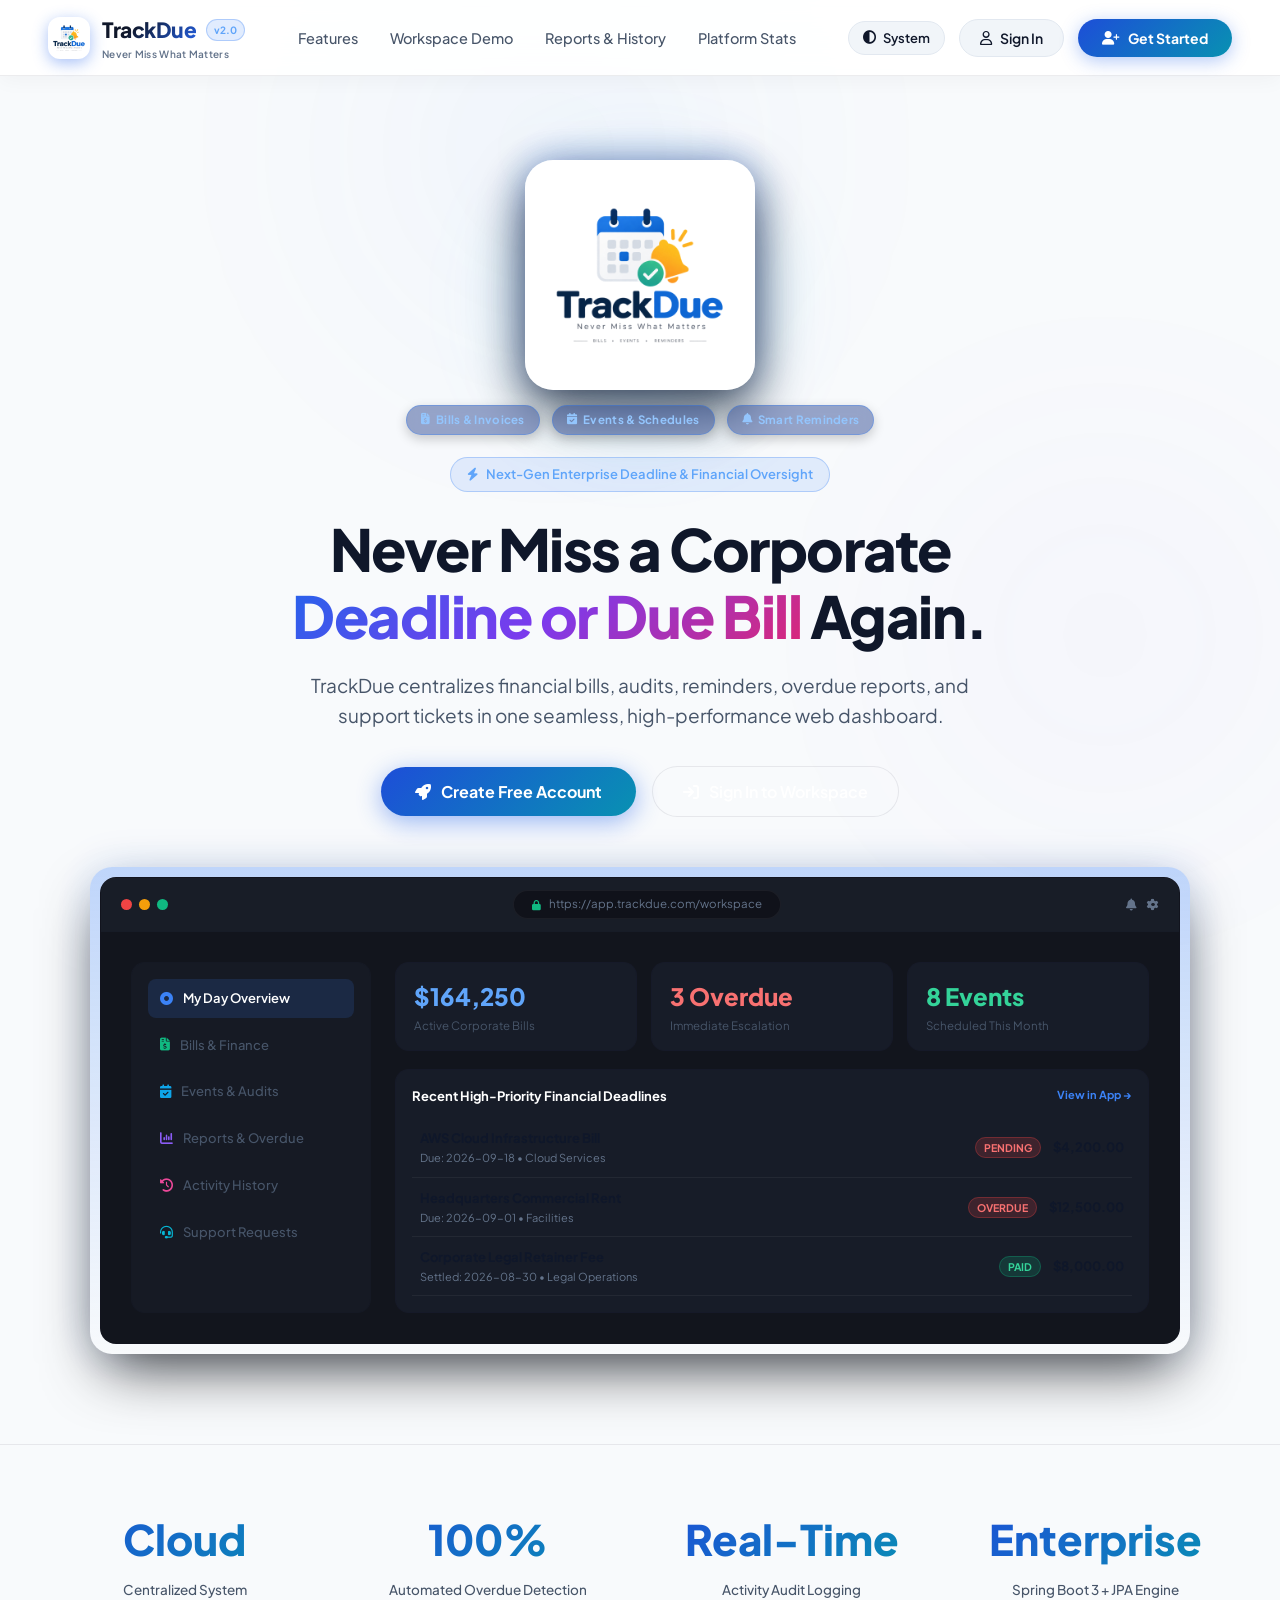
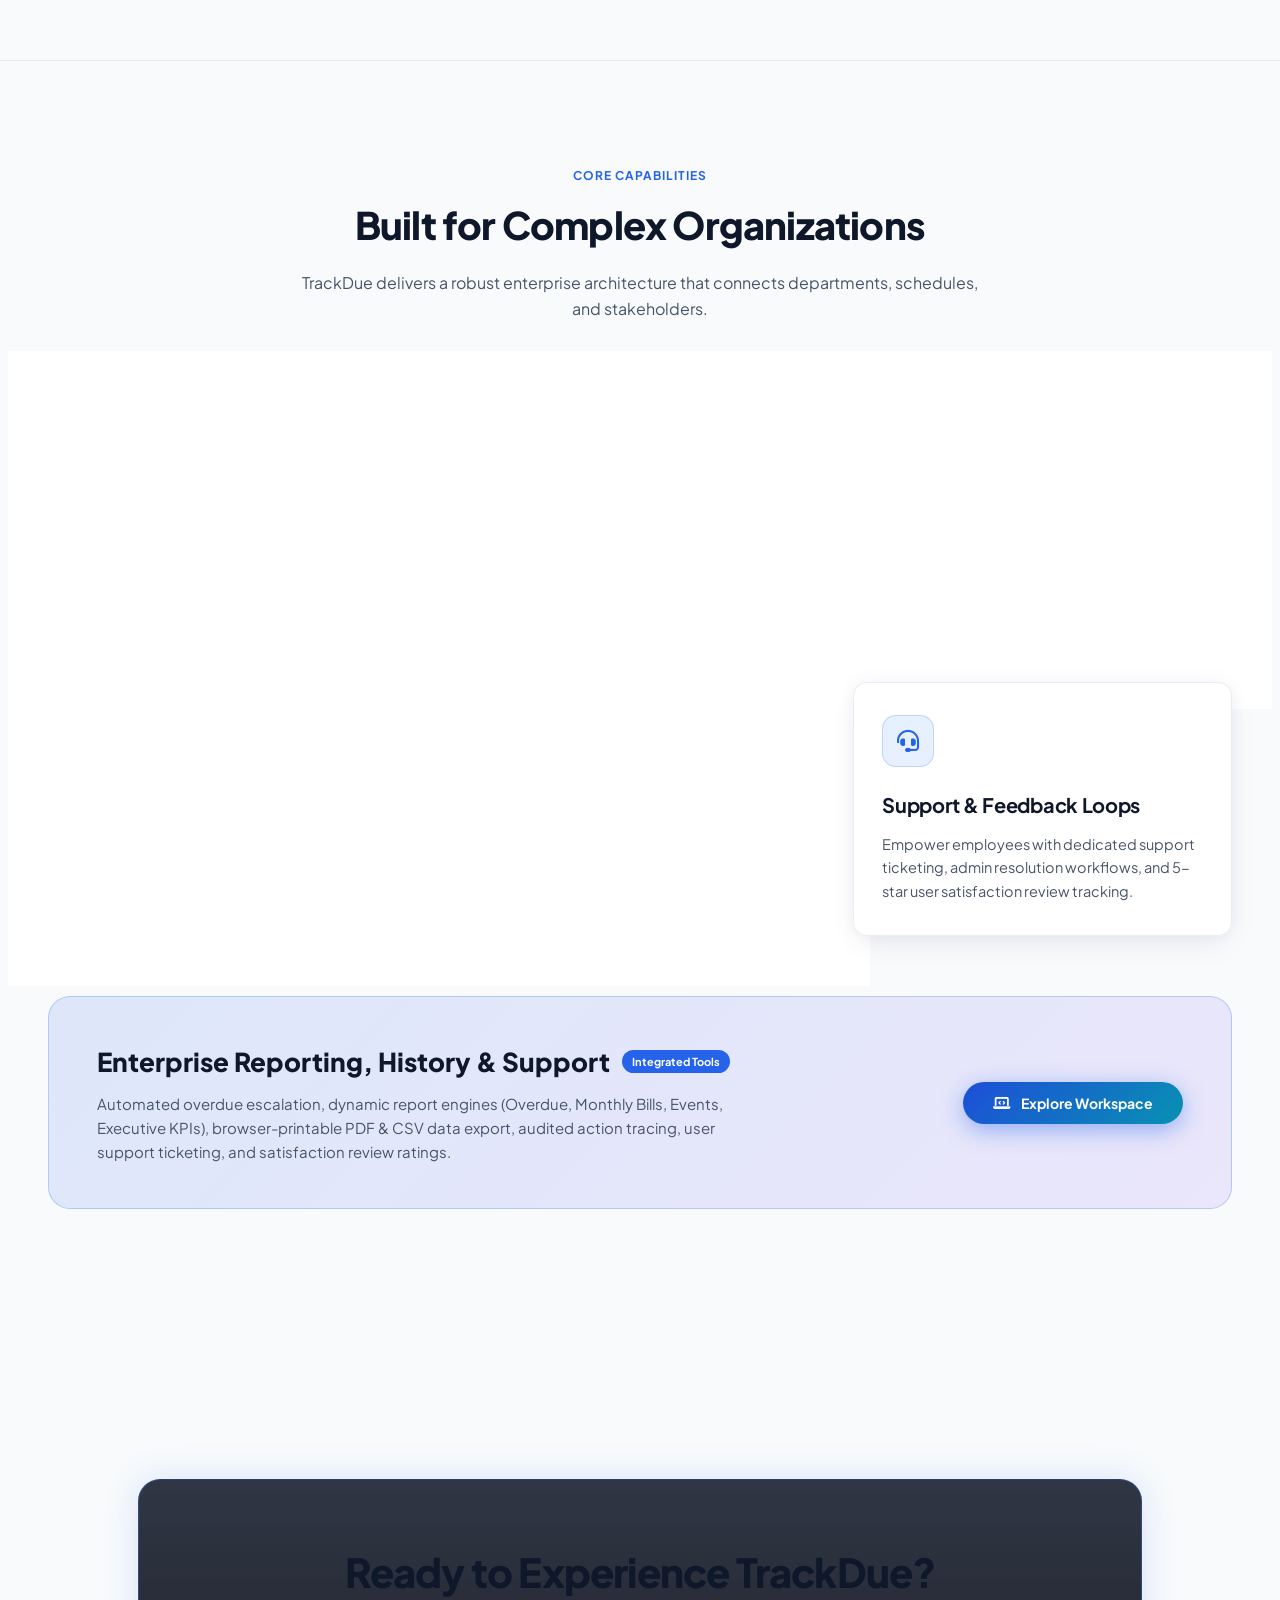
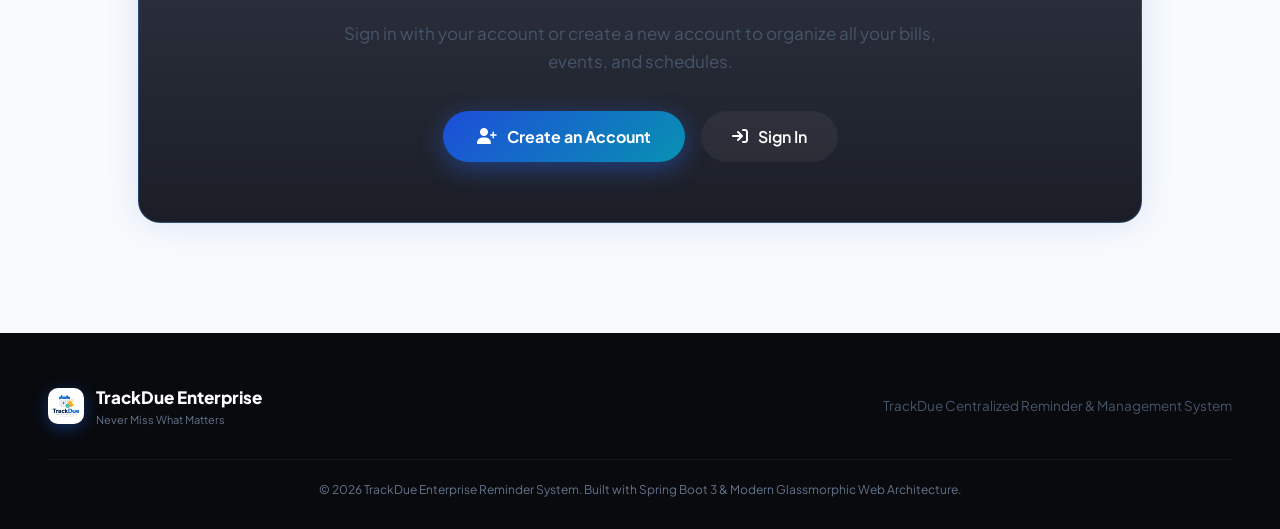
==== frontend/pages/index.html @ bed349cf "Foundation Codes Core Architecture, DB, Shell" ====
<!DOCTYPE html>
<html lang="en">
<head>
  <meta charset="UTF-8">
  <meta name="viewport" content="width=device-width, initial-scale=1.0">
  <title>TrackDue | Enterprise Bill & Event Reminder System</title>
  <meta name="description" content="Centralized, automated web-based organizational Bill and Event Reminder System with smart scheduling, overdue tracking, and enterprise auditing.">
  <link rel="icon" type="image/png" href="../assets/img/logo.png">
  <link rel="preconnect" href="https://fonts.googleapis.com">
  <link rel="preconnect" href="https://fonts.gstatic.com" crossorigin>
  <link href="https://fonts.googleapis.com/css2?family=Plus+Jakarta+Sans:wght@300;400;500;600;700;800&display=swap" rel="stylesheet">
  <link rel="stylesheet" href="https://cdnjs.cloudflare.com/ajax/libs/font-awesome/6.4.2/css/all.min.css">
  <link rel="stylesheet" href="../assets/css/landing.css">
  <script>
    (function() {
      const mode = localStorage.getItem('trackdue_theme_mode') || 'system';
      const isSystemDark = window.matchMedia('(prefers-color-scheme: dark)').matches;
      const effective = mode === 'system' ? (isSystemDark ? 'dark' : 'light') : mode;
      document.documentElement.setAttribute('data-theme', effective);
      document.documentElement.setAttribute('data-theme-mode', mode);
      document.documentElement.style.colorScheme = effective;
    })();
  </script>
  <script src="../assets/js/theme.js"></script>
</head>
<body>

  <!-- Ambient Glow Effects -->
  <div class="ambient-glow-1"></div>
  <div class="ambient-glow-2"></div>

  <!-- ================= Navigation Bar ================= -->
  <nav class="navbar">
    <a href="#" class="nav-brand">
      <div class="brand-logo-wrap">
        <img src="../assets/img/logo.png" alt="TrackDue Logo" class="nav-brand-img">
      </div>
      <div style="display:flex; flex-direction:column;">
        <div style="display:flex; align-items:center; gap:6px;">
          <span class="brand-title">TrackDue</span>
          <span class="brand-tag">v2.0</span>
        </div>
        <span style="font-size:10px; color:var(--text-dim); font-weight:600; letter-spacing:0.3px;">Never Miss What Matters</span>
      </div>
    </a>

    <ul class="nav-links">
      <li><a href="#features" class="nav-link">Features</a></li>
      <li><a href="#preview" class="nav-link">Workspace Demo</a></li>
      <li><a href="#reports" class="nav-link">Reports & History</a></li>
      <li><a href="#stats" class="nav-link">Platform Stats</a></li>
    </ul>

    <div class="nav-actions" id="nav-actions">
      <!-- Theme Switcher Button -->
      <button class="btn-nav-theme" id="theme-toggle-btn" onclick="TrackDueTheme.cycleTheme()" title="Theme: SYSTEM (Click to change)">
        <i id="theme-toggle-icon" class="fa-solid fa-circle-half-stroke"></i>
        <span id="theme-toggle-text">System</span>
      </button>

      <button class="btn-nav-login" onclick="openAuthModal('login')">
        <i class="fa-regular fa-user"></i>
        <span>Sign In</span>
      </button>
      <button class="btn-nav-cta" onclick="openAuthModal('register')">
        <i class="fa-solid fa-user-plus"></i>
        <span>Get Started</span>
      </button>
    </div>
  </nav>

  <!-- ================= Hero Section ================= -->
  <header class="hero">
    <!-- Official TrackDue Brand Emblem Showcase -->
    <div class="hero-brand-showcase">
      <div class="hero-brand-glow"></div>
      <div class="hero-brand-card">
        <img src="../assets/img/logo.png" alt="TrackDue - Never Miss What Matters" class="hero-brand-img">
      </div>
      <div class="hero-brand-badge-row">
        <span class="brand-feature-pill"><i class="fa-solid fa-file-invoice-dollar"></i> Bills & Invoices</span>
        <span class="brand-feature-pill"><i class="fa-solid fa-calendar-check"></i> Events & Schedules</span>
        <span class="brand-feature-pill"><i class="fa-solid fa-bell"></i> Smart Reminders</span>
      </div>
    </div>

    <div class="hero-pill">
      <i class="fa-solid fa-bolt" style="color:#60a5fa;"></i>
      <span>Next-Gen Enterprise Deadline & Financial Oversight</span>
    </div>

    <h1 class="hero-title">
      Never Miss a Corporate <br>
      <span class="highlight">Deadline or Due Bill</span> Again.
    </h1>

    <p class="hero-subtitle">
      TrackDue centralizes financial bills, audits, reminders, overdue reports, and support tickets in one seamless, high-performance web dashboard.
    </p>

    <div class="hero-buttons" id="hero-buttons">
      <button class="btn-hero-primary" onclick="openAuthModal('register')">
        <i class="fa-solid fa-rocket"></i>
        <span>Create Free Account</span>
      </button>
      <button class="btn-hero-secondary" onclick="openAuthModal('login')">
        <i class="fa-solid fa-arrow-right-to-bracket"></i>
        <span>Sign In to Workspace</span>
      </button>
    </div>

    <!-- Interactive Workspace Preview Card -->
    <div class="hero-preview-wrapper" id="preview">
      <div class="hero-preview-window">
        <!-- Topbar Window Chrome -->
        <div class="preview-topbar">
          <div class="window-dots">
            <span class="dot-red"></span>
            <span class="dot-yellow"></span>
            <span class="dot-green"></span>
          </div>
          <div class="preview-address-bar">
            <i class="fa-solid fa-lock" style="font-size:10px; color:#10b981;"></i>
            <span>https://app.trackdue.com/workspace</span>
          </div>
          <div style="font-size:12px; color:var(--text-dim); display:flex; gap:10px;">
            <i class="fa-solid fa-bell"></i>
            <i class="fa-solid fa-gear"></i>
          </div>
        </div>

        <!-- Preview Body Layout -->
        <div class="preview-content">
          <!-- Mini Sidebar -->
          <div class="preview-sidebar">
            <div class="preview-sidebar-item active">
              <i class="fa-solid fa-circle-dot" style="color:#3b82f6;"></i>
              <span>My Day Overview</span>
            </div>
            <div class="preview-sidebar-item">
              <i class="fa-solid fa-file-invoice-dollar" style="color:#10b981;"></i>
              <span>Bills & Finance</span>
            </div>
            <div class="preview-sidebar-item">
              <i class="fa-solid fa-calendar-check" style="color:#0ea5e9;"></i>
              <span>Events & Audits</span>
            </div>
            <div class="preview-sidebar-item">
              <i class="fa-solid fa-chart-column" style="color:#8b5cf6;"></i>
              <span>Reports & Overdue</span>
            </div>
            <div class="preview-sidebar-item">
              <i class="fa-solid fa-clock-rotate-left" style="color:#ec4899;"></i>
              <span>Activity History</span>
            </div>
            <div class="preview-sidebar-item">
              <i class="fa-solid fa-headset" style="color:#06b6d4;"></i>
              <span>Support Requests</span>
            </div>
          </div>

          <!-- Mini Main Workspace -->
          <div class="preview-main-body">
            <div class="preview-kpi-row">
              <div class="preview-kpi-card">
                <div class="val" style="color:#60a5fa;">$164,250</div>
                <div class="lbl">Active Corporate Bills</div>
              </div>
              <div class="preview-kpi-card">
                <div class="val" style="color:#f87171;">3 Overdue</div>
                <div class="lbl">Immediate Escalation</div>
              </div>
              <div class="preview-kpi-card">
                <div class="val" style="color:#34d399;">8 Events</div>
                <div class="lbl">Scheduled This Month</div>
              </div>
            </div>

            <!-- Table Card Preview -->
            <div class="preview-table-card">
              <div style="font-size:13px; font-weight:700; color:#fff; margin-bottom:12px; display:flex; justify-content:space-between;">
                <span>Recent High-Priority Financial Deadlines</span>
                <span style="font-size:11px; color:#3b82f6; cursor:pointer;" onclick="openAuthModal('login')">View in App &rarr;</span>
              </div>
              <div class="mock-row">
                <div>
                  <strong>AWS Cloud Infrastructure Bill</strong>
                  <div style="font-size:11px; color:var(--text-dim);">Due: 2026-09-18 • Cloud Services</div>
                </div>
                <div>
                  <span class="mock-badge overdue">PENDING</span>
                  <span style="font-weight:700; margin-left:10px;">$4,200.00</span>
                </div>
              </div>
              <div class="mock-row">
                <div>
                  <strong>Headquarters Commercial Rent</strong>
                  <div style="font-size:11px; color:var(--text-dim);">Due: 2026-09-01 • Facilities</div>
                </div>
                <div>
                  <span class="mock-badge overdue">OVERDUE</span>
                  <span style="font-weight:700; margin-left:10px;">$12,500.00</span>
                </div>
              </div>
              <div class="mock-row">
                <div>
                  <strong>Corporate Legal Retainer Fee</strong>
                  <div style="font-size:11px; color:var(--text-dim);">Settled: 2026-08-30 • Legal Operations</div>
                </div>
                <div>
                  <span class="mock-badge paid">PAID</span>
                  <span style="font-weight:700; margin-left:10px;">$8,000.00</span>
                </div>
              </div>
            </div>
          </div>
        </div>
      </div>
    </div>
  </header>

  <!-- ================= Stats Counter ================= -->
  <section class="stats-section" id="stats">
    <div class="stat-box">
      <div class="number">Cloud</div>
      <div class="label">Centralized System</div>
    </div>
    <div class="stat-box">
      <div class="number">100%</div>
      <div class="label">Automated Overdue Detection</div>
    </div>
    <div class="stat-box">
      <div class="number">Real-Time</div>
      <div class="label">Activity Audit Logging</div>
    </div>
    <div class="stat-box">
      <div class="number">Enterprise</div>
      <div class="label">Spring Boot 3 + JPA Engine</div>
    </div>
  </section>

  <!-- ================= Features Grid ================= -->
  <section class="features-section" id="features">
    <div class="section-header">
      <span class="section-tag">Core Capabilities</span>
      <h2 class="section-title">Built for Complex Organizations</h2>
      <p class="section-desc">TrackDue delivers a robust enterprise architecture that connects departments, schedules, and stakeholders.</p>
    </div>

    <div class="features-grid">
      <!-- Feature 1 -->
      <div class="feature-card">
        <div class="feature-icon-box">
          <i class="fa-solid fa-file-invoice-dollar"></i>
        </div>
        <h3>Financial Bill Tracking</h3>
        <p>Comprehensive bill lifecycle management with automatic overdue computation, category breakdown, and settlement records.</p>
      </div>

      <!-- Feature 2 -->
      <div class="feature-card">
        <div class="feature-icon-box">
          <i class="fa-solid fa-calendar-check"></i>
        </div>
        <h3>Corporate Event Deadlines</h3>
        <p>Schedule executive meetings, compliance audits, project milestones, and critical departmental deadlines with instant status updates.</p>
      </div>

      <!-- Feature 3 -->
      <div class="feature-card">
        <div class="feature-icon-box">
          <i class="fa-regular fa-bell"></i>
        </div>
        <h3>Multi-Channel Reminders</h3>
        <p>Intelligent reminder triggers tied directly to bills and events with support for recurring notification simulations across email and SMS.</p>
      </div>

      <!-- Feature 4 -->
      <div class="feature-card">
        <div class="feature-icon-box">
          <i class="fa-solid fa-chart-column"></i>
        </div>
        <h3>Dynamic Executive Reports</h3>
        <p>Generate overdue analysis, monthly financial summaries, and operational KPI reports with 1-click CSV and PDF export capabilities.</p>
      </div>

      <!-- Feature 5 -->
      <div class="feature-card">
        <div class="feature-icon-box">
          <i class="fa-solid fa-clock-rotate-left"></i>
        </div>
        <h3>Tamper-Proof Activity Audit</h3>
        <p>Every creation, update, role alteration, and status transition is recorded in an immutable chronological activity history log.</p>
      </div>

      <!-- Feature 6 -->
      <div class="feature-card">
        <div class="feature-icon-box">
          <i class="fa-solid fa-headset"></i>
        </div>
        <h3>Support & Feedback Loops</h3>
        <p>Empower employees with dedicated support ticketing, admin resolution workflows, and 5-star user satisfaction review tracking.</p>
      </div>
    </div>

    <!-- ================= Feature Spotlight ================= -->
    <div class="uc06-spotlight" id="reports">
      <div class="uc06-info">
        <h3>
          <span>Enterprise Reporting, History & Support</span>
          <span class="uc06-tag">Integrated Tools</span>
        </h3>
        <p>
          Automated overdue escalation, dynamic report engines (Overdue, Monthly Bills, Events, Executive KPIs), browser-printable PDF & CSV data export, audited action tracing, user support ticketing, and satisfaction review ratings.
        </p>
      </div>
      <div class="uc06-actions">
        <button class="btn-hero-primary" style="padding:12px 24px; font-size:14px; width:100%; justify-content:center;" onclick="openAuthModal('login')">
          <i class="fa-solid fa-laptop-code"></i>
          <span>Explore Workspace</span>
        </button>
      </div>
    </div>
  </section>

  <!-- ================= Call to Action ================= -->
  <section class="cta-section">
    <div class="cta-card">
      <h2>Ready to Experience TrackDue?</h2>
      <p>Sign in with your account or create a new account to organize all your bills, events, and schedules.</p>
      <div style="display:flex; justify-content:center; gap:16px; flex-wrap:wrap;">
        <button class="btn-hero-primary" onclick="openAuthModal('register')">
          <i class="fa-solid fa-user-plus"></i>
          <span>Create an Account</span>
        </button>
        <button class="btn-hero-secondary" onclick="openAuthModal('login')">
          <i class="fa-solid fa-arrow-right-to-bracket"></i>
          <span>Sign In</span>
        </button>
      </div>
    </div>
  </section>

  <!-- ================= Footer ================= -->
  <footer class="footer">
    <div class="footer-content">
      <div style="display:flex; align-items:center; gap:12px;">
        <div class="brand-logo-wrap" style="width:36px; height:36px; border-radius:10px;">
          <img src="../assets/img/logo.png" alt="TrackDue Logo" style="width:100%; height:100%; object-fit:cover;">
        </div>
        <div>
          <span style="font-size:17px; font-weight:800; color:#fff;">TrackDue Enterprise</span>
          <div style="font-size:11px; color:var(--text-dim);">Never Miss What Matters</div>
        </div>
      </div>
      <div class="footer-credits">
        TrackDue Centralized Reminder & Management System
      </div>
    </div>
    <div style="max-width:1280px; margin:20px auto 0; text-align:center; font-size:12px; color:var(--text-dim);">
      &copy; 2026 TrackDue Enterprise Reminder System. Built with Spring Boot 3 & Modern Glassmorphic Web Architecture.
    </div>
  </footer>

  <!-- ==========================================================================
       Authentication Modal (Sign In & Sign Up)
       ========================================================================== -->
  <div class="auth-modal-backdrop" id="auth-modal">
    <div class="auth-card">
      <div class="auth-card-header" style="flex-direction:column; align-items:center; text-align:center; position:relative; padding-top:20px;">
        <button class="auth-close-btn" onclick="closeAuthModal()" title="Close" style="position:absolute; right:16px; top:16px;">&times;</button>
        <div style="width:68px; height:68px; border-radius:18px; overflow:hidden; background:#ffffff; box-shadow:0 8px 24px rgba(37,99,235,0.35); border:1px solid rgba(255,255,255,0.2); margin-bottom:12px;">
          <img src="../assets/img/logo.png" alt="TrackDue Logo" style="width:100%; height:100%; object-fit:cover;">
        </div>
        <h3 class="auth-card-title" id="auth-modal-title" style="margin:0;">Sign in to TrackDue</h3>
        <span style="font-size:11px; color:var(--text-dim); margin-top:3px;">Never Miss What Matters</span>
      </div>

      <!-- Tab Switcher -->
      <div class="auth-tabs">
        <button class="auth-tab-btn active" id="tab-btn-login" onclick="switchAuthTab('login')">Sign In</button>
        <button class="auth-tab-btn" id="tab-btn-register" onclick="switchAuthTab('register')">Create Account</button>
      </div>

      <!-- Pane 1: Sign In Form -->
      <div class="auth-form-pane active" id="pane-login">
        <form id="form-login">
          <div class="auth-field-group">
            <label for="login-email">Email Address</label>
            <input type="email" id="login-email" placeholder="e.g. user@trackdue.com" required autocomplete="username">
          </div>

          <div class="auth-field-group">
            <label for="login-password">Password</label>
            <div style="position:relative;">
              <input type="password" id="login-password" placeholder="Enter your password" required autocomplete="current-password" style="padding-right:42px;">
              <button type="button" class="pwd-toggle-btn" onclick="toggleAuthPassword('login-password', this)" style="position:absolute; right:12px; top:50%; transform:translateY(-50%); background:none; border:none; color:var(--text-dim); cursor:pointer; font-size:14px;"><i class="fa-regular fa-eye"></i></button>
            </div>
          </div>

          <button type="submit" class="btn-auth-submit" id="btn-login-submit" style="margin-top: 18px;">
            <i class="fa-solid fa-arrow-right-to-bracket"></i>
            <span>Sign In to Workspace</span>
          </button>
        </form>
      </div>

      <!-- Pane 2: Register Form -->
      <div class="auth-form-pane" id="pane-register">
        <form id="form-register">
          <div class="auth-field-row">
            <div class="auth-field-group">
              <label for="reg-firstname">First Name *</label>
              <input type="text" id="reg-firstname" placeholder="First Name" required>
            </div>
            <div class="auth-field-group">
              <label for="reg-lastname">Last Name *</label>
              <input type="text" id="reg-lastname" placeholder="Last Name" required>
            </div>
          </div>

          <div class="auth-field-group">
            <label for="reg-email">Email Address *</label>
            <input type="email" id="reg-email" placeholder="name@example.com" required>
          </div>

          <div class="auth-field-group">
            <label for="reg-phone">Phone Number</label>
            <input type="tel" id="reg-phone" placeholder="+94 7X XXX XXXX">
          </div>

          <div class="auth-field-row">
            <div class="auth-field-group">
              <label for="reg-password">Password *</label>
              <div style="position:relative;">
                <input type="password" id="reg-password" placeholder="Min. 5 characters" required minlength="5" style="padding-right:42px;">
                <button type="button" class="pwd-toggle-btn" onclick="toggleAuthPassword('reg-password', this)" style="position:absolute; right:12px; top:50%; transform:translateY(-50%); background:none; border:none; color:var(--text-dim); cursor:pointer; font-size:14px;"><i class="fa-regular fa-eye"></i></button>
              </div>
            </div>
            <div class="auth-field-group">
              <label for="reg-confirm-password">Confirm Password *</label>
              <div style="position:relative;">
                <input type="password" id="reg-confirm-password" placeholder="Repeat password" required minlength="5" style="padding-right:42px;">
                <button type="button" class="pwd-toggle-btn" onclick="toggleAuthPassword('reg-confirm-password', this)" style="position:absolute; right:12px; top:50%; transform:translateY(-50%); background:none; border:none; color:var(--text-dim); cursor:pointer; font-size:14px;"><i class="fa-regular fa-eye"></i></button>
              </div>
            </div>
          </div>

          <button type="submit" class="btn-auth-submit" id="btn-register-submit">
            <i class="fa-solid fa-user-check"></i>
            <span>Register & Enter Workspace</span>
          </button>
        </form>
      </div>
    </div>
  </div>

  <!-- Toast Notification Container -->
  <div class="landing-toast-container" id="landing-toast-container"></div>

  <script src="../services/api.js"></script>
  <script src="../components/modal.js"></script>
  <script src="../assets/js/landing.js"></script>
</body>
</html>
---- frontend/assets/css/landing.css ----
/* ==========================================================================
   TrackDue - Modern SaaS Landing Page Stylesheet
   Glassmorphic, High-Tech, Responsive & Aesthetic
   ========================================================================== */

:root,
[data-theme="dark"] {
  --bg-primary: #0a0c10;
  --bg-secondary: #11141c;
  --bg-tertiary: #181d28;
  --bg-card: rgba(23, 28, 40, 0.75);
  --bg-glass: rgba(25, 30, 44, 0.65);
  
  --border-color: rgba(255, 255, 255, 0.08);
  --border-glow: rgba(59, 130, 246, 0.35);
  
  --accent-blue: #3b82f6;
  --accent-blue-hover: #2563eb;
  --accent-cyan: #06b6d4;
  --accent-purple: #8b5cf6;
  --accent-gradient: linear-gradient(135deg, #3b82f6 0%, #8b5cf6 50%, #ec4899 100%);
  --accent-gradient-blue: linear-gradient(135deg, #2563eb 0%, #06b6d4 100%);
  
  --text-main: #ffffff;
  --text-muted: #94a3b8;
  --text-dim: #64748b;
  
  --success: #10b981;
  --warning: #f59e0b;
  --danger: #ef4444;
  
  --radius-sm: 8px;
  --radius-md: 14px;
  --radius-lg: 22px;
  --radius-full: 9999px;
  
  --shadow-card: 0 10px 30px -5px rgba(0, 0, 0, 0.5), 0 0 20px rgba(59, 130, 246, 0.05);
  --shadow-glow: 0 0 35px rgba(59, 130, 246, 0.25);
  --transition: all 0.25s cubic-bezier(0.4, 0, 0.2, 1);
  --navbar-bg: rgba(10, 12, 16, 0.85);
}

[data-theme="light"] {
  --bg-primary: #f8fafc;
  --bg-secondary: #ffffff;
  --bg-tertiary: #f1f5f9;
  --bg-card: rgba(255, 255, 255, 0.95);
  --bg-glass: rgba(255, 255, 255, 0.9);
  
  --border-color: rgba(15, 23, 42, 0.08);
  --border-glow: rgba(37, 99, 235, 0.25);
  
  --accent-blue: #2563eb;
  --accent-blue-hover: #1d4ed8;
  --accent-cyan: #0891b2;
  --accent-purple: #7c3aed;
  --accent-gradient: linear-gradient(135deg, #2563eb 0%, #7c3aed 50%, #db2777 100%);
  --accent-gradient-blue: linear-gradient(135deg, #1d4ed8 0%, #0891b2 100%);
  
  --text-main: #0f172a;
  --text-muted: #475569;
  --text-dim: #64748b;
  
  --success: #059669;
  --warning: #d97706;
  --danger: #dc2626;
  
  --radius-sm: 8px;
  --radius-md: 14px;
  --radius-lg: 22px;
  --radius-full: 9999px;
  
  --shadow-card: 0 10px 30px -5px rgba(0, 0, 0, 0.08), 0 0 20px rgba(37, 99, 235, 0.05);
  --shadow-glow: 0 0 35px rgba(37, 99, 235, 0.15);
  --transition: all 0.25s cubic-bezier(0.4, 0, 0.2, 1);
  --navbar-bg: rgba(255, 255, 255, 0.9);
}

* {
  margin: 0;
  padding: 0;
  box-sizing: border-box;
  font-family: 'Plus Jakarta Sans', -apple-system, BlinkMacSystemFont, "Segoe UI", Roboto, sans-serif;
  -webkit-font-smoothing: antialiased;
}

html {
  scroll-behavior: smooth;
}

body {
  background-color: var(--bg-primary);
  color: var(--text-main);
  line-height: 1.6;
  overflow-x: hidden;
  position: relative;
}

/* Background Atmospheric Glows */
.ambient-glow-1 {
  position: fixed;
  top: -150px;
  left: 20%;
  width: 600px;
  height: 600px;
  background: radial-gradient(circle, rgba(59, 130, 246, 0.18) 0%, rgba(10, 12, 16, 0) 70%);
  border-radius: 50%;
  pointer-events: none;
  z-index: 0;
}

.ambient-glow-2 {
  position: fixed;
  top: 40%;
  right: -100px;
  width: 550px;
  height: 550px;
  background: radial-gradient(circle, rgba(139, 92, 246, 0.15) 0%, rgba(10, 12, 16, 0) 70%);
  border-radius: 50%;
  pointer-events: none;
  z-index: 0;
}

/* Navigation Bar */
.navbar {
  position: fixed;
  top: 0;
  left: 0;
  right: 0;
  height: 76px;
  background: rgba(10, 12, 16, 0.75);
  backdrop-filter: blur(16px);
  -webkit-backdrop-filter: blur(16px);
  border-bottom: 1px solid var(--border-color);
  display: flex;
  align-items: center;
  justify-content: space-between;
  padding: 0 48px;
  z-index: 1000;
  transition: var(--transition);
}

.nav-brand {
  display: flex;
  align-items: center;
  gap: 12px;
  text-decoration: none;
  color: #fff;
}

.brand-icon-box {
  width: 42px;
  height: 42px;
  border-radius: 12px;
  background: var(--accent-gradient-blue);
  display: flex;
  align-items: center;
  justify-content: center;
  box-shadow: 0 4px 15px rgba(37, 99, 235, 0.4);
  font-size: 19px;
  color: #fff;
}

.brand-logo-wrap {
  width: 42px;
  height: 42px;
  border-radius: 12px;
  overflow: hidden;
  background: #ffffff;
  display: flex;
  align-items: center;
  justify-content: center;
  box-shadow: 0 4px 15px rgba(37, 99, 235, 0.4);
  border: 1px solid rgba(255, 255, 255, 0.2);
  flex-shrink: 0;
  transition: var(--transition);
}

.brand-logo-wrap:hover {
  transform: scale(1.05);
  box-shadow: 0 6px 20px rgba(59, 130, 246, 0.5);
}

.nav-brand-img {
  width: 100%;
  height: 100%;
  object-fit: cover;
}

.brand-title {
  font-size: 21px;
  font-weight: 800;
  letter-spacing: -0.5px;
  background: linear-gradient(135deg, #ffffff 40%, #93c5fd 100%);
  -webkit-background-clip: text;
  -webkit-text-fill-color: transparent;
}

.brand-tag {
  font-size: 10px;
  background: rgba(59, 130, 246, 0.15);
  color: #60a5fa;
  border: 1px solid rgba(59, 130, 246, 0.3);
  padding: 2px 7px;
  border-radius: var(--radius-full);
  font-weight: 700;
  margin-left: 4px;
}

/* Hero Brand Emblem Showcase */
.hero-brand-showcase {
  display: flex;
  flex-direction: column;
  align-items: center;
  justify-content: center;
  margin-bottom: 22px;
  position: relative;
}

.hero-brand-glow {
  position: absolute;
  width: 290px;
  height: 290px;
  background: radial-gradient(circle, rgba(37, 99, 235, 0.4) 0%, rgba(56, 189, 248, 0.2) 50%, transparent 72%);
  filter: blur(40px);
  z-index: 0;
  pointer-events: none;
  animation: heroLogoGlow 4s ease-in-out infinite alternate;
}

@keyframes heroLogoGlow {
  0% { transform: scale(0.9); opacity: 0.7; }
  100% { transform: scale(1.12); opacity: 1; }
}

.hero-brand-card {
  position: relative;
  z-index: 1;
  width: 230px;
  height: 230px;
  border-radius: 28px;
  background: #ffffff;
  padding: 10px;
  box-shadow: 0 20px 50px rgba(0, 0, 0, 0.65), 0 0 35px rgba(37, 99, 235, 0.4), inset 0 0 0 1px rgba(255, 255, 255, 0.4);
  display: flex;
  align-items: center;
  justify-content: center;
  transition: transform 0.3s cubic-bezier(0.34, 1.56, 0.64, 1), box-shadow 0.3s ease;
  animation: floatHeroLogo 5s ease-in-out infinite;
}

@keyframes floatHeroLogo {
  0%, 100% { transform: translateY(0); }
  50% { transform: translateY(-8px); }
}

.hero-brand-card:hover {
  transform: translateY(-12px) scale(1.04);
  box-shadow: 0 26px 60px rgba(0, 0, 0, 0.75), 0 0 50px rgba(37, 99, 235, 0.6);
}

.hero-brand-img {
  width: 100%;
  height: 100%;
  object-fit: contain;
  border-radius: 20px;
}

.hero-brand-badge-row {
  display: flex;
  align-items: center;
  justify-content: center;
  gap: 12px;
  margin-top: 15px;
  flex-wrap: wrap;
  z-index: 1;
}

.brand-feature-pill {
  font-size: 11.5px;
  font-weight: 700;
  color: #93c5fd;
  background: rgba(30, 58, 138, 0.45);
  border: 1px solid rgba(59, 130, 246, 0.35);
  padding: 5px 14px;
  border-radius: var(--radius-full);
  display: inline-flex;
  align-items: center;
  gap: 6px;
  backdrop-filter: blur(8px);
  letter-spacing: 0.3px;
  box-shadow: 0 4px 12px rgba(0, 0, 0, 0.2);
}


.nav-links {
  display: flex;
  align-items: center;
  gap: 32px;
  list-style: none;
}

.nav-link {
  color: var(--text-muted);
  text-decoration: none;
  font-size: 14.5px;
  font-weight: 500;
  transition: var(--transition);
}

.nav-link:hover {
  color: #fff;
}

.nav-actions {
  display: flex;
  align-items: center;
  gap: 14px;
}

.btn-nav-login {
  background: transparent;
  color: #fff;
  border: 1px solid var(--border-color);
  padding: 9px 20px;
  border-radius: var(--radius-full);
  font-size: 14px;
  font-weight: 600;
  cursor: pointer;
  transition: var(--transition);
  display: flex;
  align-items: center;
  gap: 8px;
}

.btn-nav-login:hover {
  background: rgba(255, 255, 255, 0.08);
  border-color: rgba(255, 255, 255, 0.2);
}

.btn-nav-cta {
  background: var(--accent-gradient-blue);
  color: #fff;
  border: none;
  padding: 10px 24px;
  border-radius: var(--radius-full);
  font-size: 14px;
  font-weight: 700;
  cursor: pointer;
  transition: var(--transition);
  display: flex;
  align-items: center;
  gap: 8px;
  box-shadow: 0 4px 18px rgba(37, 99, 235, 0.35);
}

.btn-nav-cta:hover {
  transform: translateY(-2px);
  box-shadow: 0 6px 24px rgba(37, 99, 235, 0.5);
}

/* Hero Section */
.hero {
  padding: 160px 48px 90px;
  max-width: 1280px;
  margin: 0 auto;
  text-align: center;
  position: relative;
  z-index: 1;
}

.hero-pill {
  display: inline-flex;
  align-items: center;
  gap: 8px;
  padding: 6px 16px;
  background: rgba(59, 130, 246, 0.12);
  border: 1px solid rgba(59, 130, 246, 0.3);
  border-radius: var(--radius-full);
  color: #60a5fa;
  font-size: 13px;
  font-weight: 600;
  margin-bottom: 24px;
  animation: pulseGlow 3s infinite ease-in-out;
}

@keyframes pulseGlow {
  0%, 100% { box-shadow: 0 0 0 rgba(59, 130, 246, 0); }
  50% { box-shadow: 0 0 15px rgba(59, 130, 246, 0.35); }
}

.hero-title {
  font-size: 58px;
  font-weight: 800;
  line-height: 1.15;
  letter-spacing: -1.5px;
  margin-bottom: 20px;
}

.hero-title span.highlight {
  background: var(--accent-gradient);
  -webkit-background-clip: text;
  -webkit-text-fill-color: transparent;
}

.hero-subtitle {
  font-size: 19px;
  color: var(--text-muted);
  max-width: 720px;
  margin: 0 auto 36px;
  font-weight: 400;
}

.hero-buttons {
  display: flex;
  align-items: center;
  justify-content: center;
  gap: 16px;
  margin-bottom: 50px;
  flex-wrap: wrap;
}

.btn-hero-primary {
  background: var(--accent-gradient-blue);
  color: #fff;
  border: none;
  padding: 14px 34px;
  border-radius: var(--radius-full);
  font-size: 16px;
  font-weight: 700;
  cursor: pointer;
  transition: var(--transition);
  display: flex;
  align-items: center;
  gap: 10px;
  box-shadow: 0 6px 25px rgba(37, 99, 235, 0.45);
}

.btn-hero-primary:hover {
  transform: translateY(-2px);
  box-shadow: 0 10px 35px rgba(37, 99, 235, 0.6);
}

.btn-hero-secondary {
  background: rgba(255, 255, 255, 0.05);
  border: 1px solid var(--border-color);
  color: #fff;
  padding: 14px 30px;
  border-radius: var(--radius-full);
  font-size: 16px;
  font-weight: 600;
  cursor: pointer;
  transition: var(--transition);
  display: flex;
  align-items: center;
  gap: 10px;
}

.btn-hero-secondary:hover {
  background: rgba(255, 255, 255, 0.1);
  border-color: rgba(255, 255, 255, 0.25);
}

/* Interactive App Showcase Card */
.hero-preview-wrapper {
  position: relative;
  max-width: 1100px;
  margin: 0 auto;
  border-radius: var(--radius-lg);
  padding: 10px;
  background: linear-gradient(180deg, rgba(59, 130, 246, 0.3) 0%, rgba(255, 255, 255, 0.02) 100%);
  box-shadow: 0 25px 60px -15px rgba(0, 0, 0, 0.8), 0 0 40px rgba(59, 130, 246, 0.15);
}

.hero-preview-window {
  background: #12151d;
  border-radius: calc(var(--radius-lg) - 6px);
  overflow: hidden;
  border: 1px solid var(--border-color);
  box-shadow: inset 0 1px 0 rgba(255, 255, 255, 0.1);
}

.preview-topbar {
  background: #181d27;
  padding: 12px 20px;
  display: flex;
  align-items: center;
  justify-content: space-between;
  border-bottom: 1px solid var(--border-color);
}

.window-dots {
  display: flex;
  gap: 7px;
}

.window-dots span {
  width: 11px;
  height: 11px;
  border-radius: 50%;
  display: inline-block;
}

.dot-red { background: #ef4444; }
.dot-yellow { background: #f59e0b; }
.dot-green { background: #10b981; }

.preview-address-bar {
  background: #10121a;
  padding: 4px 18px;
  border-radius: var(--radius-full);
  font-size: 11.5px;
  color: var(--text-dim);
  border: 1px solid rgba(255, 255, 255, 0.05);
  display: flex;
  align-items: center;
  gap: 8px;
}

.preview-content {
  padding: 30px;
  display: grid;
  grid-template-columns: 240px 1fr;
  gap: 24px;
  min-height: 380px;
  text-align: left;
}

.preview-sidebar {
  background: rgba(25, 30, 42, 0.6);
  border-radius: var(--radius-md);
  padding: 16px;
  border: 1px solid var(--border-color);
  display: flex;
  flex-direction: column;
  gap: 8px;
}

.preview-sidebar-item {
  padding: 9px 12px;
  border-radius: var(--radius-sm);
  font-size: 13px;
  font-weight: 500;
  color: var(--text-muted);
  display: flex;
  align-items: center;
  gap: 10px;
}

.preview-sidebar-item.active {
  background: rgba(59, 130, 246, 0.15);
  color: #fff;
  font-weight: 600;
}

.preview-main-body {
  display: flex;
  flex-direction: column;
  gap: 18px;
}

.preview-kpi-row {
  display: grid;
  grid-template-columns: repeat(3, 1fr);
  gap: 14px;
}

.preview-kpi-card {
  background: rgba(26, 32, 46, 0.7);
  border: 1px solid var(--border-color);
  padding: 14px 18px;
  border-radius: var(--radius-md);
}

.preview-kpi-card .val {
  font-size: 24px;
  font-weight: 800;
  color: #fff;
}

.preview-kpi-card .lbl {
  font-size: 11.5px;
  color: var(--text-muted);
  margin-top: 2px;
}

.preview-table-card {
  background: rgba(26, 32, 46, 0.7);
  border: 1px solid var(--border-color);
  border-radius: var(--radius-md);
  padding: 16px;
  flex-grow: 1;
}

.mock-row {
  display: flex;
  align-items: center;
  justify-content: space-between;
  padding: 10px 8px;
  border-bottom: 1px solid rgba(255, 255, 255, 0.05);
  font-size: 13px;
}

.mock-badge {
  padding: 3px 8px;
  border-radius: var(--radius-full);
  font-size: 10.5px;
  font-weight: 700;
}

.mock-badge.overdue {
  background: rgba(239, 68, 68, 0.18);
  color: #f87171;
  border: 1px solid rgba(239, 68, 68, 0.3);
}

.mock-badge.paid {
  background: rgba(16, 185, 129, 0.18);
  color: #34d399;
  border: 1px solid rgba(16, 185, 129, 0.3);
}

/* Features Section */
.features-section {
  padding: 100px 48px;
  max-width: 1280px;
  margin: 0 auto;
  position: relative;
  z-index: 1;
}

.section-header {
  text-align: center;
  max-width: 680px;
  margin: 0 auto 60px;
}

.section-tag {
  display: inline-block;
  font-size: 12px;
  font-weight: 700;
  text-transform: uppercase;
  letter-spacing: 1px;
  color: var(--accent-blue);
  margin-bottom: 10px;
}

.section-title {
  font-size: 38px;
  font-weight: 800;
  letter-spacing: -0.8px;
  margin-bottom: 14px;
}

.section-desc {
  font-size: 16px;
  color: var(--text-muted);
}

.features-grid {
  display: grid;
  grid-template-columns: repeat(3, 1fr);
  gap: 24px;
}

.feature-card {
  background: var(--bg-card);
  border: 1px solid var(--border-color);
  border-radius: var(--radius-md);
  padding: 32px 28px;
  backdrop-filter: blur(12px);
  transition: var(--transition);
  position: relative;
  overflow: hidden;
}

.feature-card:hover {
  transform: translateY(-6px);
  border-color: rgba(59, 130, 246, 0.4);
  box-shadow: 0 15px 35px -5px rgba(0, 0, 0, 0.6), 0 0 20px rgba(59, 130, 246, 0.15);
}

.feature-icon-box {
  width: 52px;
  height: 52px;
  border-radius: 14px;
  background: rgba(59, 130, 246, 0.12);
  border: 1px solid rgba(59, 130, 246, 0.25);
  display: flex;
  align-items: center;
  justify-content: center;
  font-size: 22px;
  color: var(--accent-blue);
  margin-bottom: 22px;
}

.feature-card h3 {
  font-size: 20px;
  font-weight: 700;
  margin-bottom: 12px;
  letter-spacing: -0.3px;
}

.feature-card p {
  font-size: 14.5px;
  color: var(--text-muted);
  line-height: 1.6;
}

/* Feature Spotlight Banner */
.uc06-spotlight {
  margin: 60px 0;
  background: linear-gradient(135deg, rgba(37, 99, 235, 0.12) 0%, rgba(139, 92, 246, 0.12) 100%);
  border: 1px solid rgba(59, 130, 246, 0.3);
  border-radius: var(--radius-lg);
  padding: 44px 48px;
  display: flex;
  align-items: center;
  justify-content: space-between;
  gap: 30px;
}

.uc06-info h3 {
  font-size: 26px;
  font-weight: 800;
  margin-bottom: 10px;
  display: flex;
  align-items: center;
  gap: 12px;
}

.uc06-tag {
  background: var(--accent-blue);
  color: #fff;
  font-size: 11px;
  font-weight: 700;
  padding: 3px 10px;
  border-radius: var(--radius-full);
}

.uc06-info p {
  color: var(--text-muted);
  font-size: 15px;
  max-width: 650px;
}

.uc06-actions {
  display: flex;
  flex-direction: column;
  gap: 10px;
  min-width: 220px;
}

/* Stats Counter Section */
.stats-section {
  padding: 60px 48px;
  max-width: 1280px;
  margin: 0 auto;
  border-top: 1px solid var(--border-color);
  border-bottom: 1px solid var(--border-color);
  display: grid;
  grid-template-columns: repeat(4, 1fr);
  gap: 30px;
  text-align: center;
}

.stat-box .number {
  font-size: 42px;
  font-weight: 800;
  background: var(--accent-gradient-blue);
  -webkit-background-clip: text;
  -webkit-text-fill-color: transparent;
  margin-bottom: 6px;
}

.stat-box .label {
  font-size: 13.5px;
  color: var(--text-muted);
  font-weight: 500;
}

/* Call to Action Bar */
.cta-section {
  padding: 110px 48px;
  max-width: 1100px;
  margin: 0 auto;
  text-align: center;
}

.cta-card {
  background: linear-gradient(180deg, rgba(26, 32, 48, 0.9) 0%, rgba(15, 18, 27, 0.95) 100%);
  border: 1px solid rgba(59, 130, 246, 0.35);
  border-radius: var(--radius-lg);
  padding: 60px 40px;
  box-shadow: var(--shadow-glow);
  position: relative;
  overflow: hidden;
}

.cta-card h2 {
  font-size: 40px;
  font-weight: 800;
  margin-bottom: 16px;
  letter-spacing: -0.8px;
}

.cta-card p {
  font-size: 17px;
  color: var(--text-muted);
  max-width: 600px;
  margin: 0 auto 36px;
}

/* Footer */
.footer {
  background: #080a0e;
  border-top: 1px solid var(--border-color);
  padding: 50px 48px 30px;
  color: var(--text-dim);
  font-size: 13.5px;
}

.footer-content {
  max-width: 1280px;
  margin: 0 auto;
  display: flex;
  align-items: center;
  justify-content: space-between;
  flex-wrap: wrap;
  gap: 20px;
  padding-bottom: 30px;
  border-bottom: 1px solid rgba(255, 255, 255, 0.05);
}

.footer-credits {
  color: var(--text-muted);
}

.footer-credits strong {
  color: #fff;
}

/* ==========================================================================
   Authentication Modal (Sign In / Register)
   ========================================================================== */
.auth-modal-backdrop {
  position: fixed;
  inset: 0;
  background: rgba(0, 0, 0, 0.75);
  backdrop-filter: blur(12px);
  -webkit-backdrop-filter: blur(12px);
  z-index: 2000;
  display: none;
  align-items: center;
  justify-content: center;
  padding: 20px;
  opacity: 0;
  transition: opacity 0.25s ease;
}

.auth-modal-backdrop.active {
  display: flex;
  opacity: 1;
}

.auth-card {
  background: #131722;
  border: 1px solid rgba(255, 255, 255, 0.12);
  border-radius: var(--radius-lg);
  width: 100%;
  max-width: 480px;
  box-shadow: 0 25px 50px -12px rgba(0, 0, 0, 0.8), 0 0 30px rgba(59, 130, 246, 0.2);
  overflow: hidden;
  position: relative;
  animation: modalPop 0.3s cubic-bezier(0.16, 1, 0.3, 1);
}

@keyframes modalPop {
  0% { transform: scale(0.92) translateY(15px); opacity: 0; }
  100% { transform: scale(1) translateY(0); opacity: 1; }
}

.auth-card-header {
  padding: 24px 28px 16px;
  display: flex;
  align-items: center;
  justify-content: space-between;
  border-bottom: 1px solid var(--border-color);
}

.auth-card-title {
  font-size: 19px;
  font-weight: 700;
  color: #fff;
}

.auth-close-btn {
  background: transparent;
  border: none;
  color: var(--text-dim);
  font-size: 22px;
  cursor: pointer;
  padding: 4px;
  line-height: 1;
  transition: var(--transition);
}

.auth-close-btn:hover {
  color: #fff;
}

/* Tabs: Sign In / Register */
.auth-tabs {
  display: flex;
  padding: 6px;
  background: rgba(255, 255, 255, 0.04);
  border-radius: var(--radius-md);
  margin: 20px 28px 10px;
  gap: 4px;
}

.auth-tab-btn {
  flex: 1;
  padding: 9px 0;
  background: transparent;
  border: none;
  border-radius: var(--radius-sm);
  color: var(--text-muted);
  font-size: 13.5px;
  font-weight: 600;
  cursor: pointer;
  transition: var(--transition);
  text-align: center;
}

.auth-tab-btn.active {
  background: var(--accent-blue);
  color: #fff;
  box-shadow: 0 2px 10px rgba(59, 130, 246, 0.4);
}

/* Form Styles */
.auth-form-pane {
  padding: 20px 28px 28px;
  display: none;
}

.auth-form-pane.active {
  display: block;
}

.auth-field-group {
  margin-bottom: 16px;
}

.auth-field-group label {
  display: block;
  font-size: 12.5px;
  font-weight: 600;
  color: var(--text-muted);
  margin-bottom: 6px;
}

.auth-field-group input,
.auth-field-group select {
  width: 100%;
  padding: 11px 14px;
  background: rgba(255, 255, 255, 0.05);
  border: 1px solid var(--border-color);
  border-radius: var(--radius-sm);
  color: #fff;
  font-size: 14px;
  transition: var(--transition);
  outline: none;
}

.auth-field-group input:focus,
.auth-field-group select:focus {
  border-color: var(--accent-blue);
  background: rgba(255, 255, 255, 0.08);
  box-shadow: 0 0 0 3px rgba(59, 130, 246, 0.2);
}

.auth-field-row {
  display: grid;
  grid-template-columns: 1fr 1fr;
  gap: 12px;
}

.btn-auth-submit {
  width: 100%;
  padding: 12px;
  background: var(--accent-gradient-blue);
  color: #fff;
  border: none;
  border-radius: var(--radius-sm);
  font-size: 15px;
  font-weight: 700;
  cursor: pointer;
  transition: var(--transition);
  box-shadow: 0 4px 15px rgba(37, 99, 235, 0.35);
  margin-top: 8px;
  display: flex;
  align-items: center;
  justify-content: center;
  gap: 8px;
}

.btn-auth-submit:hover {
  transform: translateY(-1px);
  box-shadow: 0 6px 20px rgba(37, 99, 235, 0.5);
}

.auth-demo-accounts {
  margin-top: 18px;
  padding-top: 14px;
  border-top: 1px solid rgba(255, 255, 255, 0.08);
  text-align: center;
}

.auth-demo-accounts p {
  font-size: 11.5px;
  color: var(--text-dim);
  margin-bottom: 8px;
}

.demo-chips {
  display: flex;
  gap: 6px;
  justify-content: center;
  flex-wrap: wrap;
}

.demo-chip {
  background: rgba(255, 255, 255, 0.06);
  border: 1px solid rgba(255, 255, 255, 0.08);
  color: var(--text-muted);
  font-size: 11px;
  padding: 4px 10px;
  border-radius: var(--radius-full);
  cursor: pointer;
  transition: var(--transition);
}

.demo-chip:hover {
  background: rgba(59, 130, 246, 0.2);
  color: #fff;
  border-color: rgba(59, 130, 246, 0.4);
}

/* Toast Notifications on Landing Page */
.landing-toast-container {
  position: fixed;
  bottom: 24px;
  right: 24px;
  z-index: 3000;
  display: flex;
  flex-direction: column;
  gap: 10px;
}

.landing-toast {
  background: #181d28;
  border: 1px solid var(--border-color);
  color: #fff;
  padding: 12px 18px;
  border-radius: var(--radius-md);
  font-size: 13.5px;
  box-shadow: 0 10px 30px rgba(0, 0, 0, 0.6);
  display: flex;
  align-items: center;
  gap: 10px;
  animation: toastIn 0.3s ease;
}

.landing-toast.success {
  border-color: rgba(16, 185, 129, 0.4);
  background: rgba(16, 185, 129, 0.12);
}

.landing-toast.danger {
  border-color: rgba(239, 68, 68, 0.4);
  background: rgba(239, 68, 68, 0.12);
}

@keyframes toastIn {
  0% { transform: translateY(20px); opacity: 0; }
  100% { transform: translateY(0); opacity: 1; }
}

/* Responsive Queries */
@media (max-width: 960px) {
  .hero-title { font-size: 40px; }
  .features-grid { grid-template-columns: 1fr; }
  .preview-content { grid-template-columns: 1fr; }
  .preview-sidebar { display: none; }
  .stats-section { grid-template-columns: repeat(2, 1fr); }
  .navbar { padding: 0 20px; }
  .nav-links { display: none; }
}

/* ==========================================================================
   Landing Page Light Theme Overrides & Theme Toggle
   ========================================================================== */

[data-theme="light"] body {
  background-color: var(--bg-primary);
  color: var(--text-main);
}

[data-theme="light"] .navbar {
  background: var(--navbar-bg);
  border-bottom: 1px solid var(--border-color);
  box-shadow: 0 4px 20px rgba(0, 0, 0, 0.04);
}

[data-theme="light"] .nav-link {
  color: var(--text-muted);
}

[data-theme="light"] .nav-link:hover {
  color: var(--text-main);
}

[data-theme="light"] .hero-title,
[data-theme="light"] .section-title,
[data-theme="light"] .feature-title,
[data-theme="light"] .stat-number {
  color: var(--text-main);
}

[data-theme="light"] .brand-title {
  background: linear-gradient(135deg, #0f172a 35%, #2563eb 100%) !important;
  -webkit-background-clip: text !important;
  -webkit-text-fill-color: transparent !important;
  color: #0f172a !important;
}

[data-theme="light"] .feature-card,
[data-theme="light"] .preview-box,
[data-theme="light"] .stat-card,
[data-theme="light"] .auth-modal-box {
  background: var(--bg-card);
  border-color: var(--border-color);
  box-shadow: var(--shadow-card);
}

[data-theme="light"] .feature-desc,
[data-theme="light"] .section-desc,
[data-theme="light"] .stat-label {
  color: var(--text-muted);
}

[data-theme="light"] .ambient-glow-1,
[data-theme="light"] .ambient-glow-2 {
  opacity: 0.35;
  filter: blur(120px);
}

[data-theme="light"] .auth-input-field {
  background: #f8fafc;
  border-color: #cbd5e1;
  color: var(--text-main);
}

[data-theme="light"] .btn-nav-login {
  background: #f1f5f9;
  border-color: #e2e8f0;
  color: var(--text-main);
}

/* Landing Page Theme Switcher Button */
.btn-nav-theme {
  display: inline-flex;
  align-items: center;
  justify-content: center;
  gap: 7px;
  background: rgba(255, 255, 255, 0.08);
  border: 1px solid var(--border-color);
  color: var(--text-main);
  padding: 8px 14px;
  border-radius: var(--radius-full);
  font-size: 13px;
  font-weight: 600;
  cursor: pointer;
  transition: var(--transition);
  user-select: none;
}

[data-theme="light"] .btn-nav-theme {
  background: #f1f5f9;
  border-color: #e2e8f0;
  color: var(--text-main);
}

.btn-nav-theme:hover {
  transform: translateY(-1px);
  border-color: var(--accent-blue);
  color: var(--accent-blue);
}
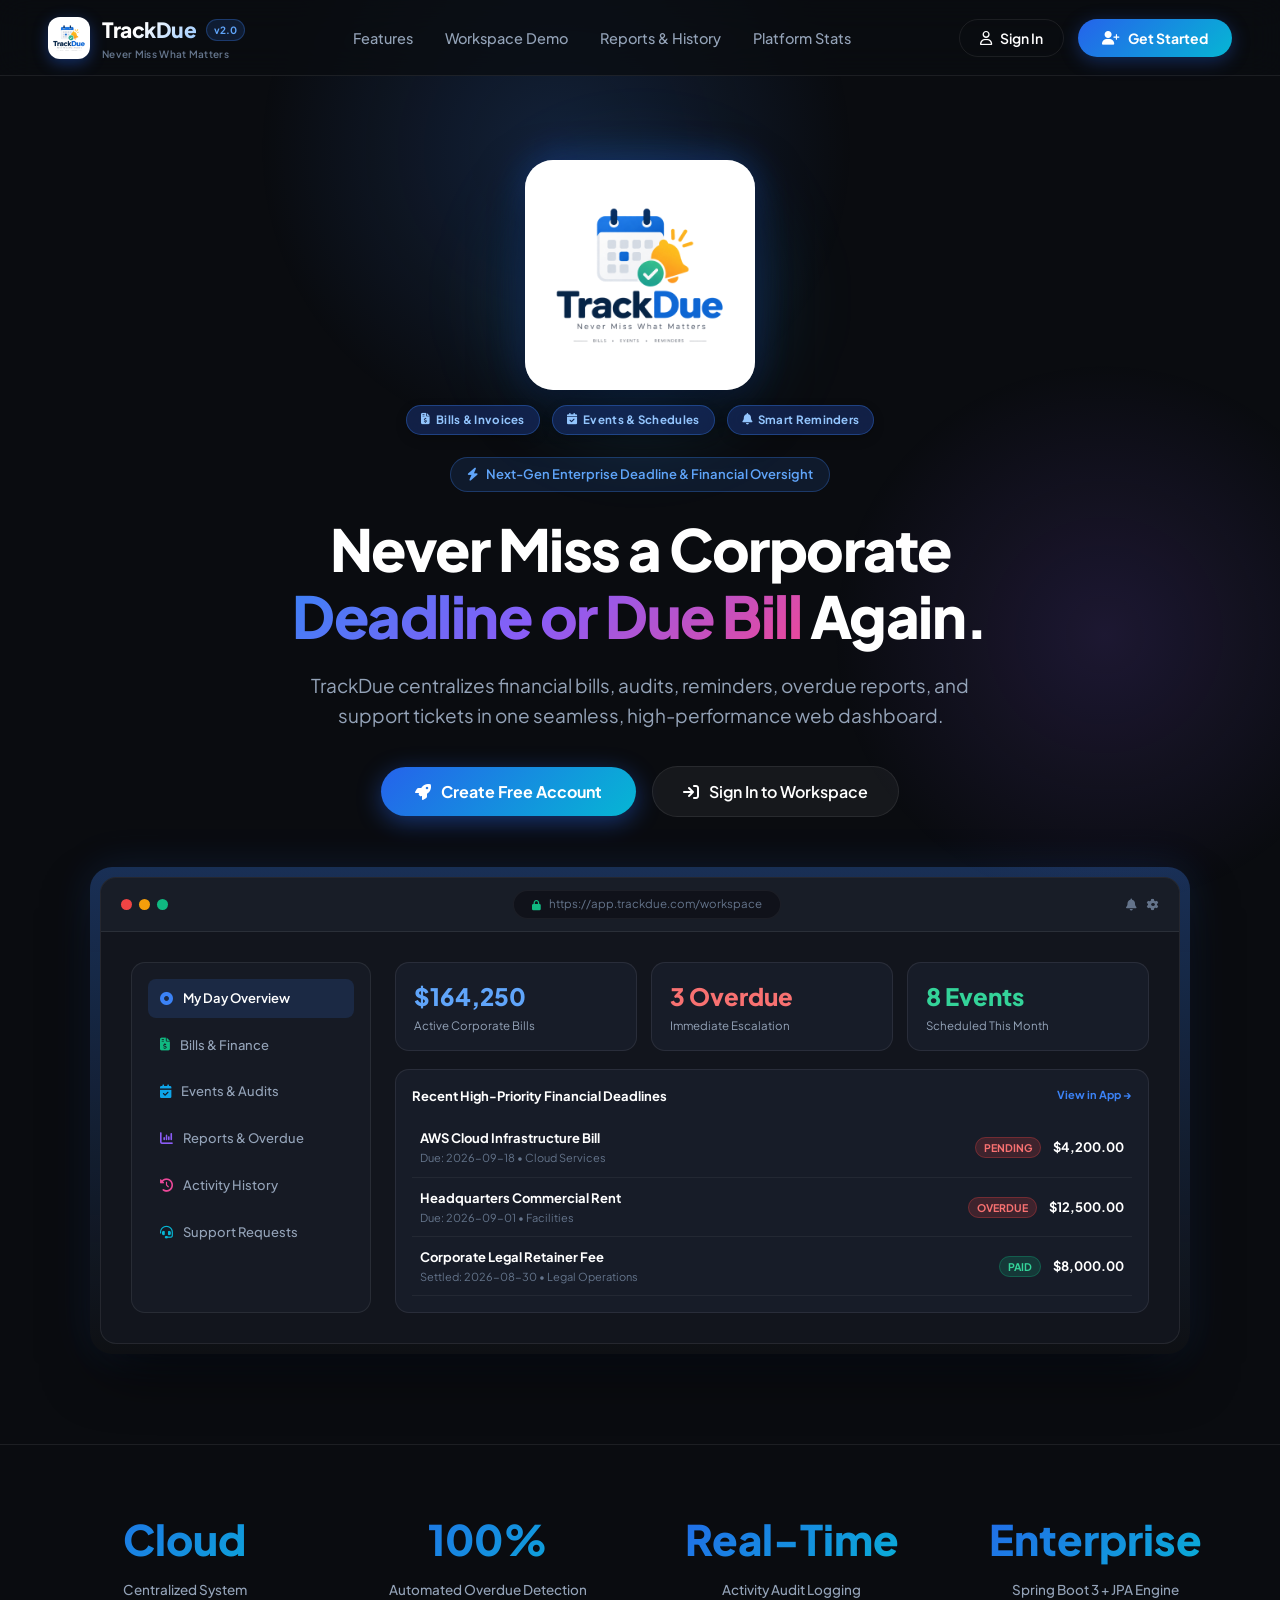
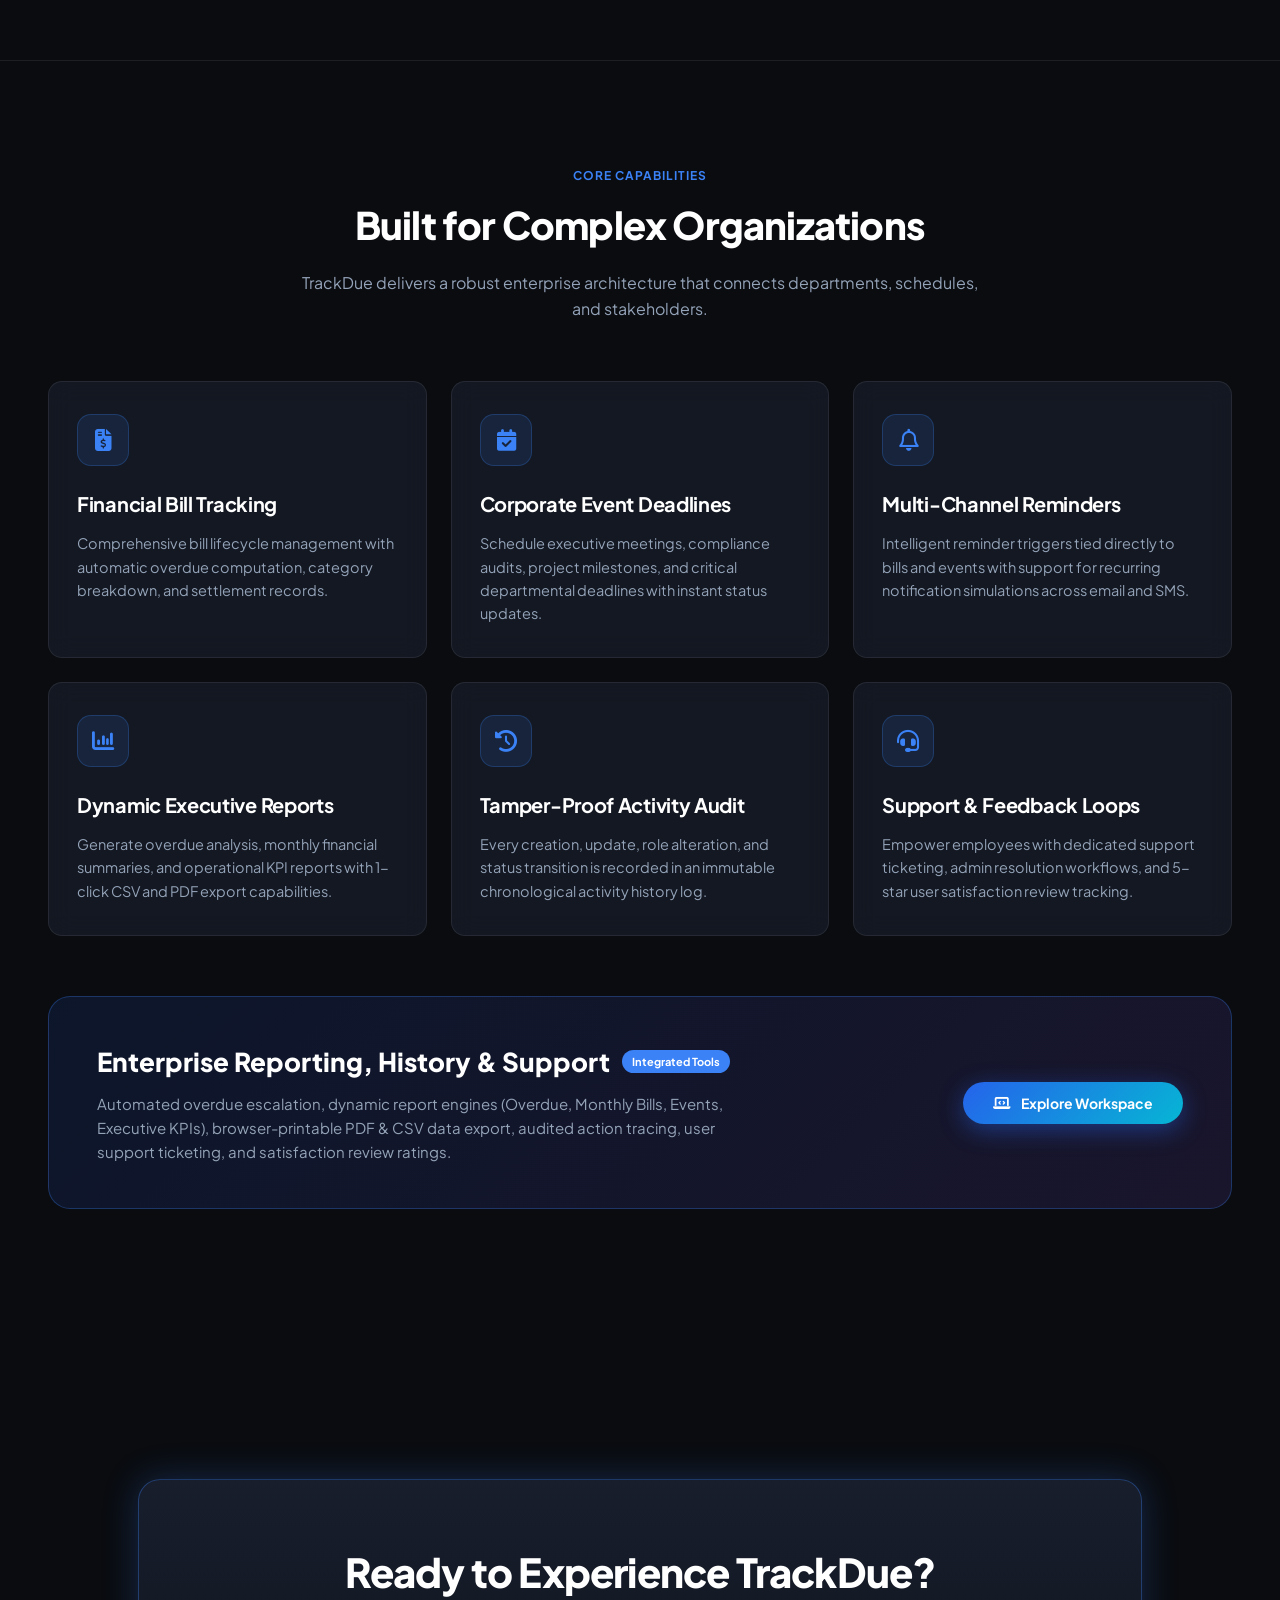
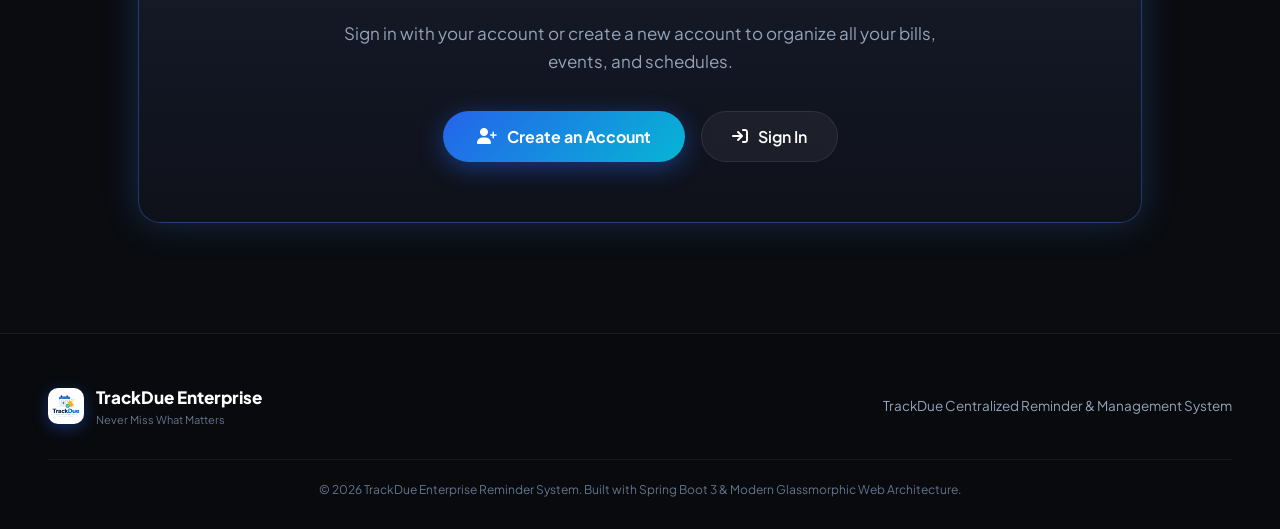
==== commit 4ae0d77c: "Merge branch 'main' into feature/event-management-IT25102067" ====
--- a/frontend/pages/index.html
+++ b/frontend/pages/index.html
@@ -11,17 +11,6 @@
   <link href="https://fonts.googleapis.com/css2?family=Plus+Jakarta+Sans:wght@300;400;500;600;700;800&display=swap" rel="stylesheet">
   <link rel="stylesheet" href="https://cdnjs.cloudflare.com/ajax/libs/font-awesome/6.4.2/css/all.min.css">
   <link rel="stylesheet" href="../assets/css/landing.css">
-  <script>
-    (function() {
-      const mode = localStorage.getItem('trackdue_theme_mode') || 'system';
-      const isSystemDark = window.matchMedia('(prefers-color-scheme: dark)').matches;
-      const effective = mode === 'system' ? (isSystemDark ? 'dark' : 'light') : mode;
-      document.documentElement.setAttribute('data-theme', effective);
-      document.documentElement.setAttribute('data-theme-mode', mode);
-      document.documentElement.style.colorScheme = effective;
-    })();
-  </script>
-  <script src="../assets/js/theme.js"></script>
 </head>
 <body>
 
@@ -52,12 +41,6 @@
     </ul>
 
     <div class="nav-actions" id="nav-actions">
-      <!-- Theme Switcher Button -->
-      <button class="btn-nav-theme" id="theme-toggle-btn" onclick="TrackDueTheme.cycleTheme()" title="Theme: SYSTEM (Click to change)">
-        <i id="theme-toggle-icon" class="fa-solid fa-circle-half-stroke"></i>
-        <span id="theme-toggle-text">System</span>
-      </button>
-
       <button class="btn-nav-login" onclick="openAuthModal('login')">
         <i class="fa-regular fa-user"></i>
         <span>Sign In</span>
@@ -387,7 +370,7 @@
         <form id="form-login">
           <div class="auth-field-group">
             <label for="login-email">Email Address</label>
-            <input type="email" id="login-email" placeholder="e.g. user@trackdue.com" required autocomplete="username">
+            <input type="email" id="login-email" placeholder="e.g. admin@trackdue.com" required autocomplete="username">
           </div>
 
           <div class="auth-field-group">
--- a/frontend/assets/css/landing.css
+++ b/frontend/assets/css/landing.css
@@ -3,8 +3,7 @@
    Glassmorphic, High-Tech, Responsive & Aesthetic
    ========================================================================== */
 
-:root,
-[data-theme="dark"] {
+:root {
   --bg-primary: #0a0c10;
   --bg-secondary: #11141c;
   --bg-tertiary: #181d28;
@@ -37,43 +36,6 @@
   --shadow-card: 0 10px 30px -5px rgba(0, 0, 0, 0.5), 0 0 20px rgba(59, 130, 246, 0.05);
   --shadow-glow: 0 0 35px rgba(59, 130, 246, 0.25);
   --transition: all 0.25s cubic-bezier(0.4, 0, 0.2, 1);
-  --navbar-bg: rgba(10, 12, 16, 0.85);
-}
-
-[data-theme="light"] {
-  --bg-primary: #f8fafc;
-  --bg-secondary: #ffffff;
-  --bg-tertiary: #f1f5f9;
-  --bg-card: rgba(255, 255, 255, 0.95);
-  --bg-glass: rgba(255, 255, 255, 0.9);
-  
-  --border-color: rgba(15, 23, 42, 0.08);
-  --border-glow: rgba(37, 99, 235, 0.25);
-  
-  --accent-blue: #2563eb;
-  --accent-blue-hover: #1d4ed8;
-  --accent-cyan: #0891b2;
-  --accent-purple: #7c3aed;
-  --accent-gradient: linear-gradient(135deg, #2563eb 0%, #7c3aed 50%, #db2777 100%);
-  --accent-gradient-blue: linear-gradient(135deg, #1d4ed8 0%, #0891b2 100%);
-  
-  --text-main: #0f172a;
-  --text-muted: #475569;
-  --text-dim: #64748b;
-  
-  --success: #059669;
-  --warning: #d97706;
-  --danger: #dc2626;
-  
-  --radius-sm: 8px;
-  --radius-md: 14px;
-  --radius-lg: 22px;
-  --radius-full: 9999px;
-  
-  --shadow-card: 0 10px 30px -5px rgba(0, 0, 0, 0.08), 0 0 20px rgba(37, 99, 235, 0.05);
-  --shadow-glow: 0 0 35px rgba(37, 99, 235, 0.15);
-  --transition: all 0.25s cubic-bezier(0.4, 0, 0.2, 1);
-  --navbar-bg: rgba(255, 255, 255, 0.9);
 }
 
 * {
@@ -1098,104 +1060,3 @@
   .navbar { padding: 0 20px; }
   .nav-links { display: none; }
 }
-
-/* ==========================================================================
-   Landing Page Light Theme Overrides & Theme Toggle
-   ========================================================================== */
-
-[data-theme="light"] body {
-  background-color: var(--bg-primary);
-  color: var(--text-main);
-}
-
-[data-theme="light"] .navbar {
-  background: var(--navbar-bg);
-  border-bottom: 1px solid var(--border-color);
-  box-shadow: 0 4px 20px rgba(0, 0, 0, 0.04);
-}
-
-[data-theme="light"] .nav-link {
-  color: var(--text-muted);
-}
-
-[data-theme="light"] .nav-link:hover {
-  color: var(--text-main);
-}
-
-[data-theme="light"] .hero-title,
-[data-theme="light"] .section-title,
-[data-theme="light"] .feature-title,
-[data-theme="light"] .stat-number {
-  color: var(--text-main);
-}
-
-[data-theme="light"] .brand-title {
-  background: linear-gradient(135deg, #0f172a 35%, #2563eb 100%) !important;
-  -webkit-background-clip: text !important;
-  -webkit-text-fill-color: transparent !important;
-  color: #0f172a !important;
-}
-
-[data-theme="light"] .feature-card,
-[data-theme="light"] .preview-box,
-[data-theme="light"] .stat-card,
-[data-theme="light"] .auth-modal-box {
-  background: var(--bg-card);
-  border-color: var(--border-color);
-  box-shadow: var(--shadow-card);
-}
-
-[data-theme="light"] .feature-desc,
-[data-theme="light"] .section-desc,
-[data-theme="light"] .stat-label {
-  color: var(--text-muted);
-}
-
-[data-theme="light"] .ambient-glow-1,
-[data-theme="light"] .ambient-glow-2 {
-  opacity: 0.35;
-  filter: blur(120px);
-}
-
-[data-theme="light"] .auth-input-field {
-  background: #f8fafc;
-  border-color: #cbd5e1;
-  color: var(--text-main);
-}
-
-[data-theme="light"] .btn-nav-login {
-  background: #f1f5f9;
-  border-color: #e2e8f0;
-  color: var(--text-main);
-}
-
-/* Landing Page Theme Switcher Button */
-.btn-nav-theme {
-  display: inline-flex;
-  align-items: center;
-  justify-content: center;
-  gap: 7px;
-  background: rgba(255, 255, 255, 0.08);
-  border: 1px solid var(--border-color);
-  color: var(--text-main);
-  padding: 8px 14px;
-  border-radius: var(--radius-full);
-  font-size: 13px;
-  font-weight: 600;
-  cursor: pointer;
-  transition: var(--transition);
-  user-select: none;
-}
-
-[data-theme="light"] .btn-nav-theme {
-  background: #f1f5f9;
-  border-color: #e2e8f0;
-  color: var(--text-main);
-}
-
-.btn-nav-theme:hover {
-  transform: translateY(-1px);
-  border-color: var(--accent-blue);
-  color: var(--accent-blue);
-}
-
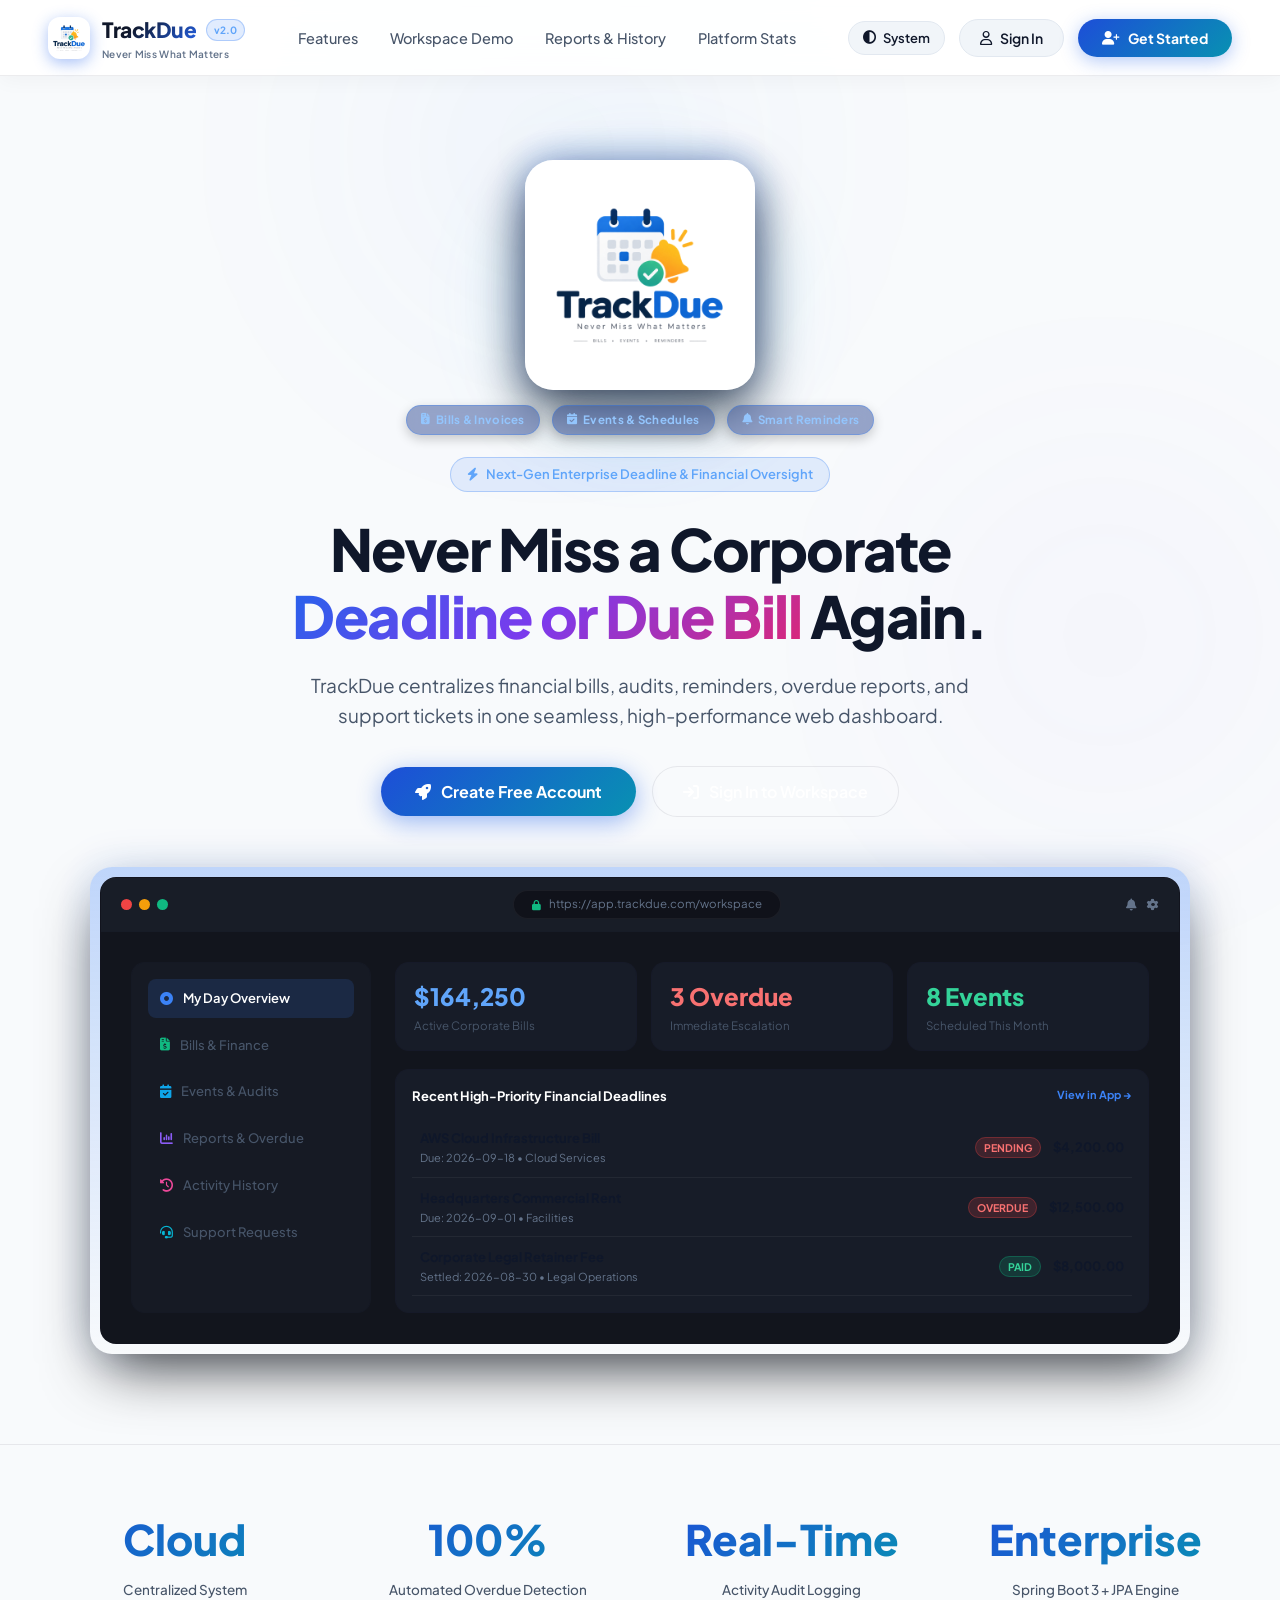
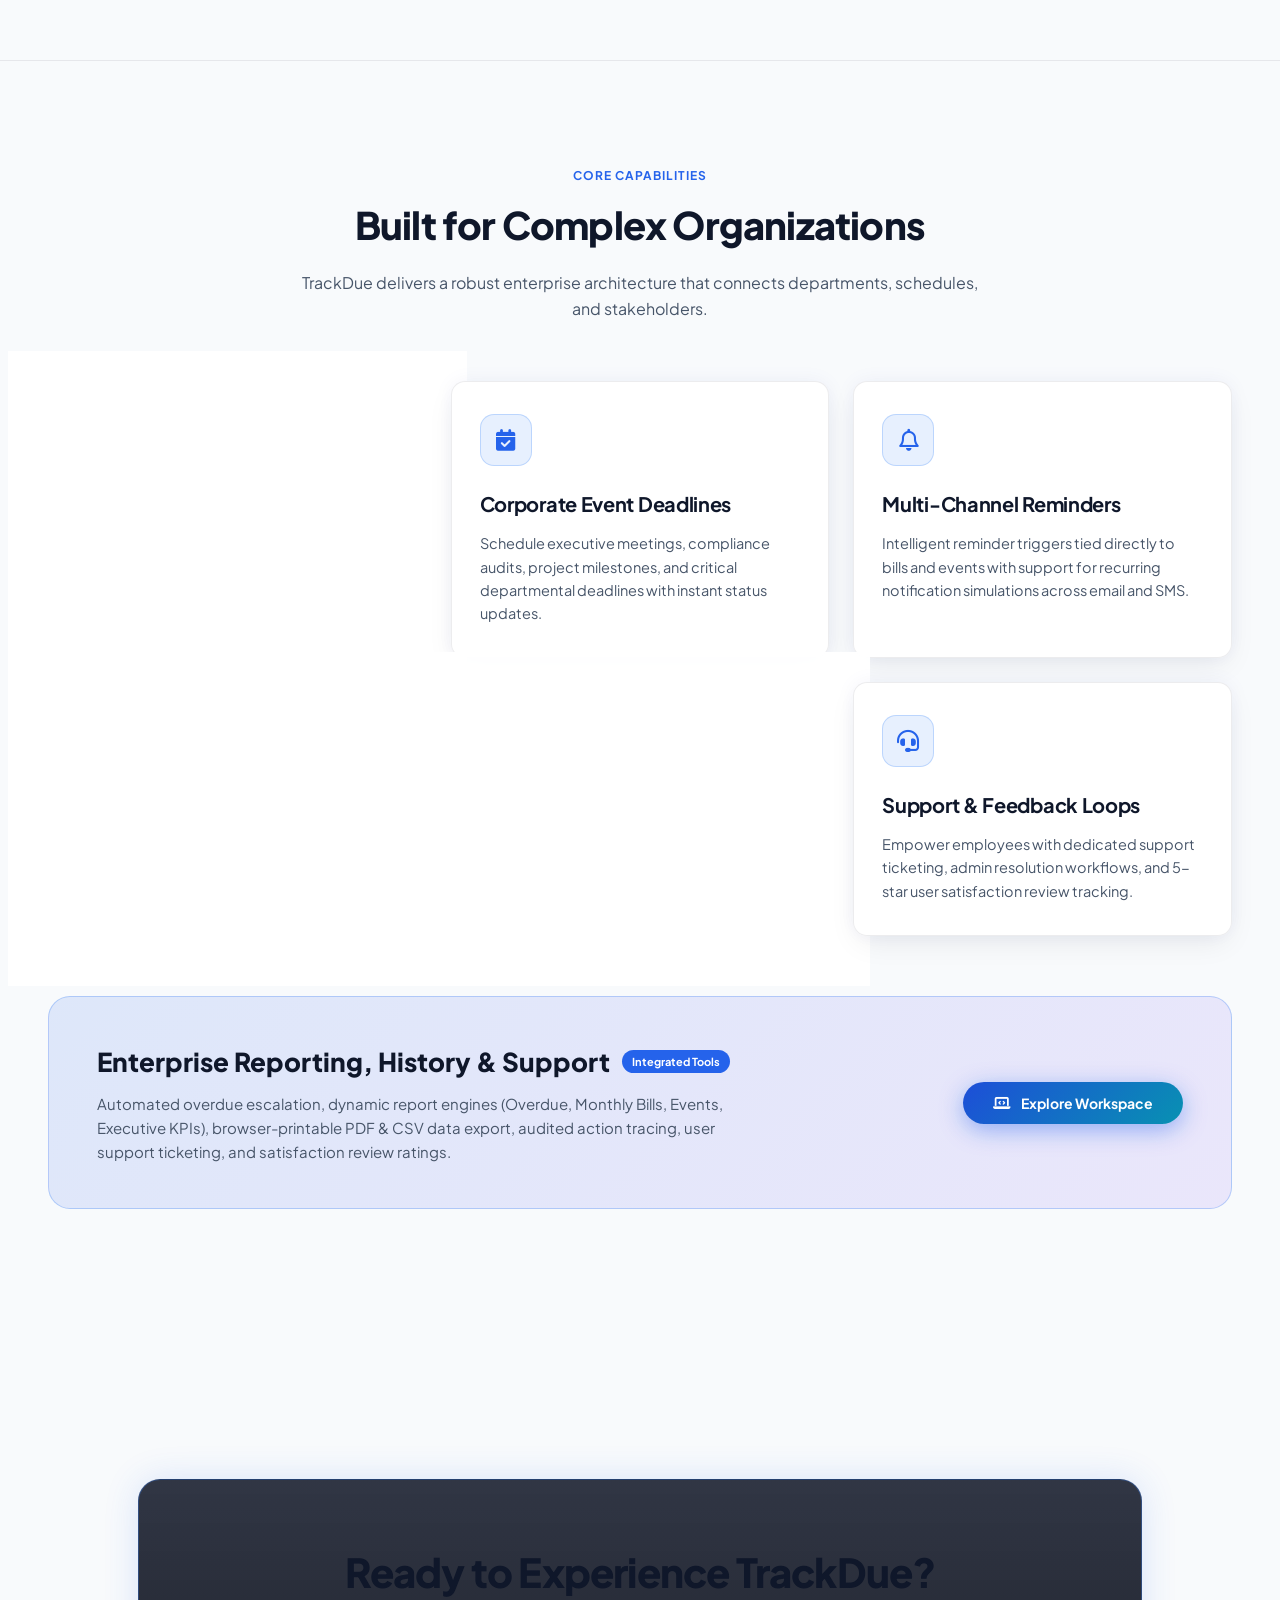
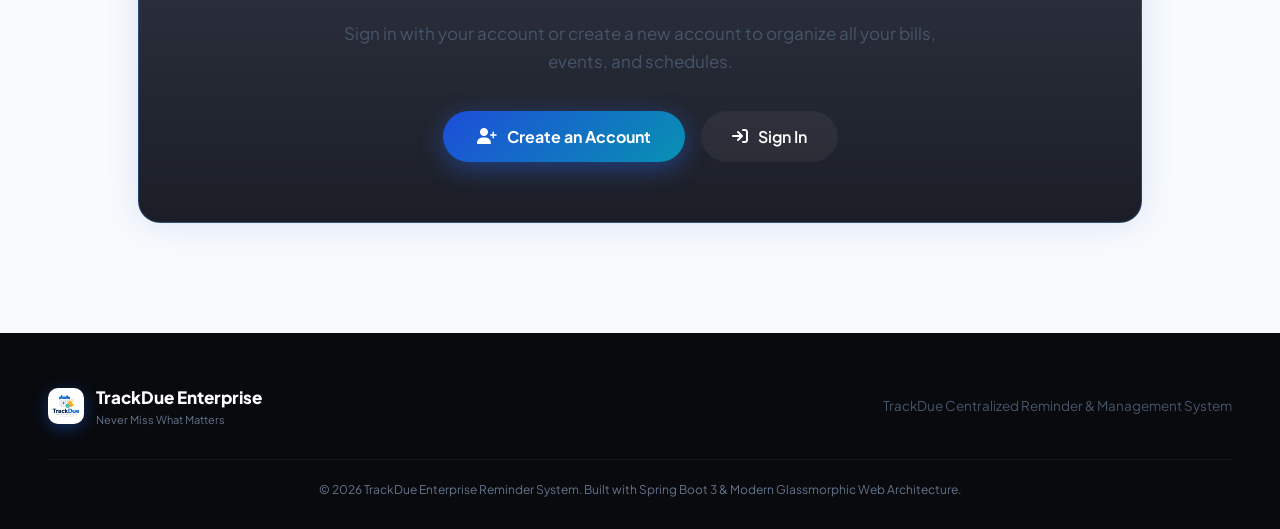
==== commit dbb99564: "Merge pull request #2 from IT25102072/develop Develop" ====
--- a/frontend/pages/index.html
+++ b/frontend/pages/index.html
@@ -11,6 +11,17 @@
   <link href="https://fonts.googleapis.com/css2?family=Plus+Jakarta+Sans:wght@300;400;500;600;700;800&display=swap" rel="stylesheet">
   <link rel="stylesheet" href="https://cdnjs.cloudflare.com/ajax/libs/font-awesome/6.4.2/css/all.min.css">
   <link rel="stylesheet" href="../assets/css/landing.css">
+  <script>
+    (function() {
+      const mode = localStorage.getItem('trackdue_theme_mode') || 'system';
+      const isSystemDark = window.matchMedia('(prefers-color-scheme: dark)').matches;
+      const effective = mode === 'system' ? (isSystemDark ? 'dark' : 'light') : mode;
+      document.documentElement.setAttribute('data-theme', effective);
+      document.documentElement.setAttribute('data-theme-mode', mode);
+      document.documentElement.style.colorScheme = effective;
+    })();
+  </script>
+  <script src="../assets/js/theme.js"></script>
 </head>
 <body>
 
@@ -41,6 +52,12 @@
     </ul>
 
     <div class="nav-actions" id="nav-actions">
+      <!-- Theme Switcher Button -->
+      <button class="btn-nav-theme" id="theme-toggle-btn" onclick="TrackDueTheme.cycleTheme()" title="Theme: SYSTEM (Click to change)">
+        <i id="theme-toggle-icon" class="fa-solid fa-circle-half-stroke"></i>
+        <span id="theme-toggle-text">System</span>
+      </button>
+
       <button class="btn-nav-login" onclick="openAuthModal('login')">
         <i class="fa-regular fa-user"></i>
         <span>Sign In</span>
@@ -370,7 +387,7 @@
         <form id="form-login">
           <div class="auth-field-group">
             <label for="login-email">Email Address</label>
-            <input type="email" id="login-email" placeholder="e.g. admin@trackdue.com" required autocomplete="username">
+            <input type="email" id="login-email" placeholder="e.g. user@trackdue.com" required autocomplete="username">
           </div>
 
           <div class="auth-field-group">
--- a/frontend/assets/css/landing.css
+++ b/frontend/assets/css/landing.css
@@ -3,7 +3,8 @@
    Glassmorphic, High-Tech, Responsive & Aesthetic
    ========================================================================== */
 
-:root {
+:root,
+[data-theme="dark"] {
   --bg-primary: #0a0c10;
   --bg-secondary: #11141c;
   --bg-tertiary: #181d28;
@@ -36,6 +37,43 @@
   --shadow-card: 0 10px 30px -5px rgba(0, 0, 0, 0.5), 0 0 20px rgba(59, 130, 246, 0.05);
   --shadow-glow: 0 0 35px rgba(59, 130, 246, 0.25);
   --transition: all 0.25s cubic-bezier(0.4, 0, 0.2, 1);
+  --navbar-bg: rgba(10, 12, 16, 0.85);
+}
+
+[data-theme="light"] {
+  --bg-primary: #f8fafc;
+  --bg-secondary: #ffffff;
+  --bg-tertiary: #f1f5f9;
+  --bg-card: rgba(255, 255, 255, 0.95);
+  --bg-glass: rgba(255, 255, 255, 0.9);
+  
+  --border-color: rgba(15, 23, 42, 0.08);
+  --border-glow: rgba(37, 99, 235, 0.25);
+  
+  --accent-blue: #2563eb;
+  --accent-blue-hover: #1d4ed8;
+  --accent-cyan: #0891b2;
+  --accent-purple: #7c3aed;
+  --accent-gradient: linear-gradient(135deg, #2563eb 0%, #7c3aed 50%, #db2777 100%);
+  --accent-gradient-blue: linear-gradient(135deg, #1d4ed8 0%, #0891b2 100%);
+  
+  --text-main: #0f172a;
+  --text-muted: #475569;
+  --text-dim: #64748b;
+  
+  --success: #059669;
+  --warning: #d97706;
+  --danger: #dc2626;
+  
+  --radius-sm: 8px;
+  --radius-md: 14px;
+  --radius-lg: 22px;
+  --radius-full: 9999px;
+  
+  --shadow-card: 0 10px 30px -5px rgba(0, 0, 0, 0.08), 0 0 20px rgba(37, 99, 235, 0.05);
+  --shadow-glow: 0 0 35px rgba(37, 99, 235, 0.15);
+  --transition: all 0.25s cubic-bezier(0.4, 0, 0.2, 1);
+  --navbar-bg: rgba(255, 255, 255, 0.9);
 }
 
 * {
@@ -1060,3 +1098,104 @@
   .navbar { padding: 0 20px; }
   .nav-links { display: none; }
 }
+
+/* ==========================================================================
+   Landing Page Light Theme Overrides & Theme Toggle
+   ========================================================================== */
+
+[data-theme="light"] body {
+  background-color: var(--bg-primary);
+  color: var(--text-main);
+}
+
+[data-theme="light"] .navbar {
+  background: var(--navbar-bg);
+  border-bottom: 1px solid var(--border-color);
+  box-shadow: 0 4px 20px rgba(0, 0, 0, 0.04);
+}
+
+[data-theme="light"] .nav-link {
+  color: var(--text-muted);
+}
+
+[data-theme="light"] .nav-link:hover {
+  color: var(--text-main);
+}
+
+[data-theme="light"] .hero-title,
+[data-theme="light"] .section-title,
+[data-theme="light"] .feature-title,
+[data-theme="light"] .stat-number {
+  color: var(--text-main);
+}
+
+[data-theme="light"] .brand-title {
+  background: linear-gradient(135deg, #0f172a 35%, #2563eb 100%) !important;
+  -webkit-background-clip: text !important;
+  -webkit-text-fill-color: transparent !important;
+  color: #0f172a !important;
+}
+
+[data-theme="light"] .feature-card,
+[data-theme="light"] .preview-box,
+[data-theme="light"] .stat-card,
+[data-theme="light"] .auth-modal-box {
+  background: var(--bg-card);
+  border-color: var(--border-color);
+  box-shadow: var(--shadow-card);
+}
+
+[data-theme="light"] .feature-desc,
+[data-theme="light"] .section-desc,
+[data-theme="light"] .stat-label {
+  color: var(--text-muted);
+}
+
+[data-theme="light"] .ambient-glow-1,
+[data-theme="light"] .ambient-glow-2 {
+  opacity: 0.35;
+  filter: blur(120px);
+}
+
+[data-theme="light"] .auth-input-field {
+  background: #f8fafc;
+  border-color: #cbd5e1;
+  color: var(--text-main);
+}
+
+[data-theme="light"] .btn-nav-login {
+  background: #f1f5f9;
+  border-color: #e2e8f0;
+  color: var(--text-main);
+}
+
+/* Landing Page Theme Switcher Button */
+.btn-nav-theme {
+  display: inline-flex;
+  align-items: center;
+  justify-content: center;
+  gap: 7px;
+  background: rgba(255, 255, 255, 0.08);
+  border: 1px solid var(--border-color);
+  color: var(--text-main);
+  padding: 8px 14px;
+  border-radius: var(--radius-full);
+  font-size: 13px;
+  font-weight: 600;
+  cursor: pointer;
+  transition: var(--transition);
+  user-select: none;
+}
+
+[data-theme="light"] .btn-nav-theme {
+  background: #f1f5f9;
+  border-color: #e2e8f0;
+  color: var(--text-main);
+}
+
+.btn-nav-theme:hover {
+  transform: translateY(-1px);
+  border-color: var(--accent-blue);
+  color: var(--accent-blue);
+}
+
